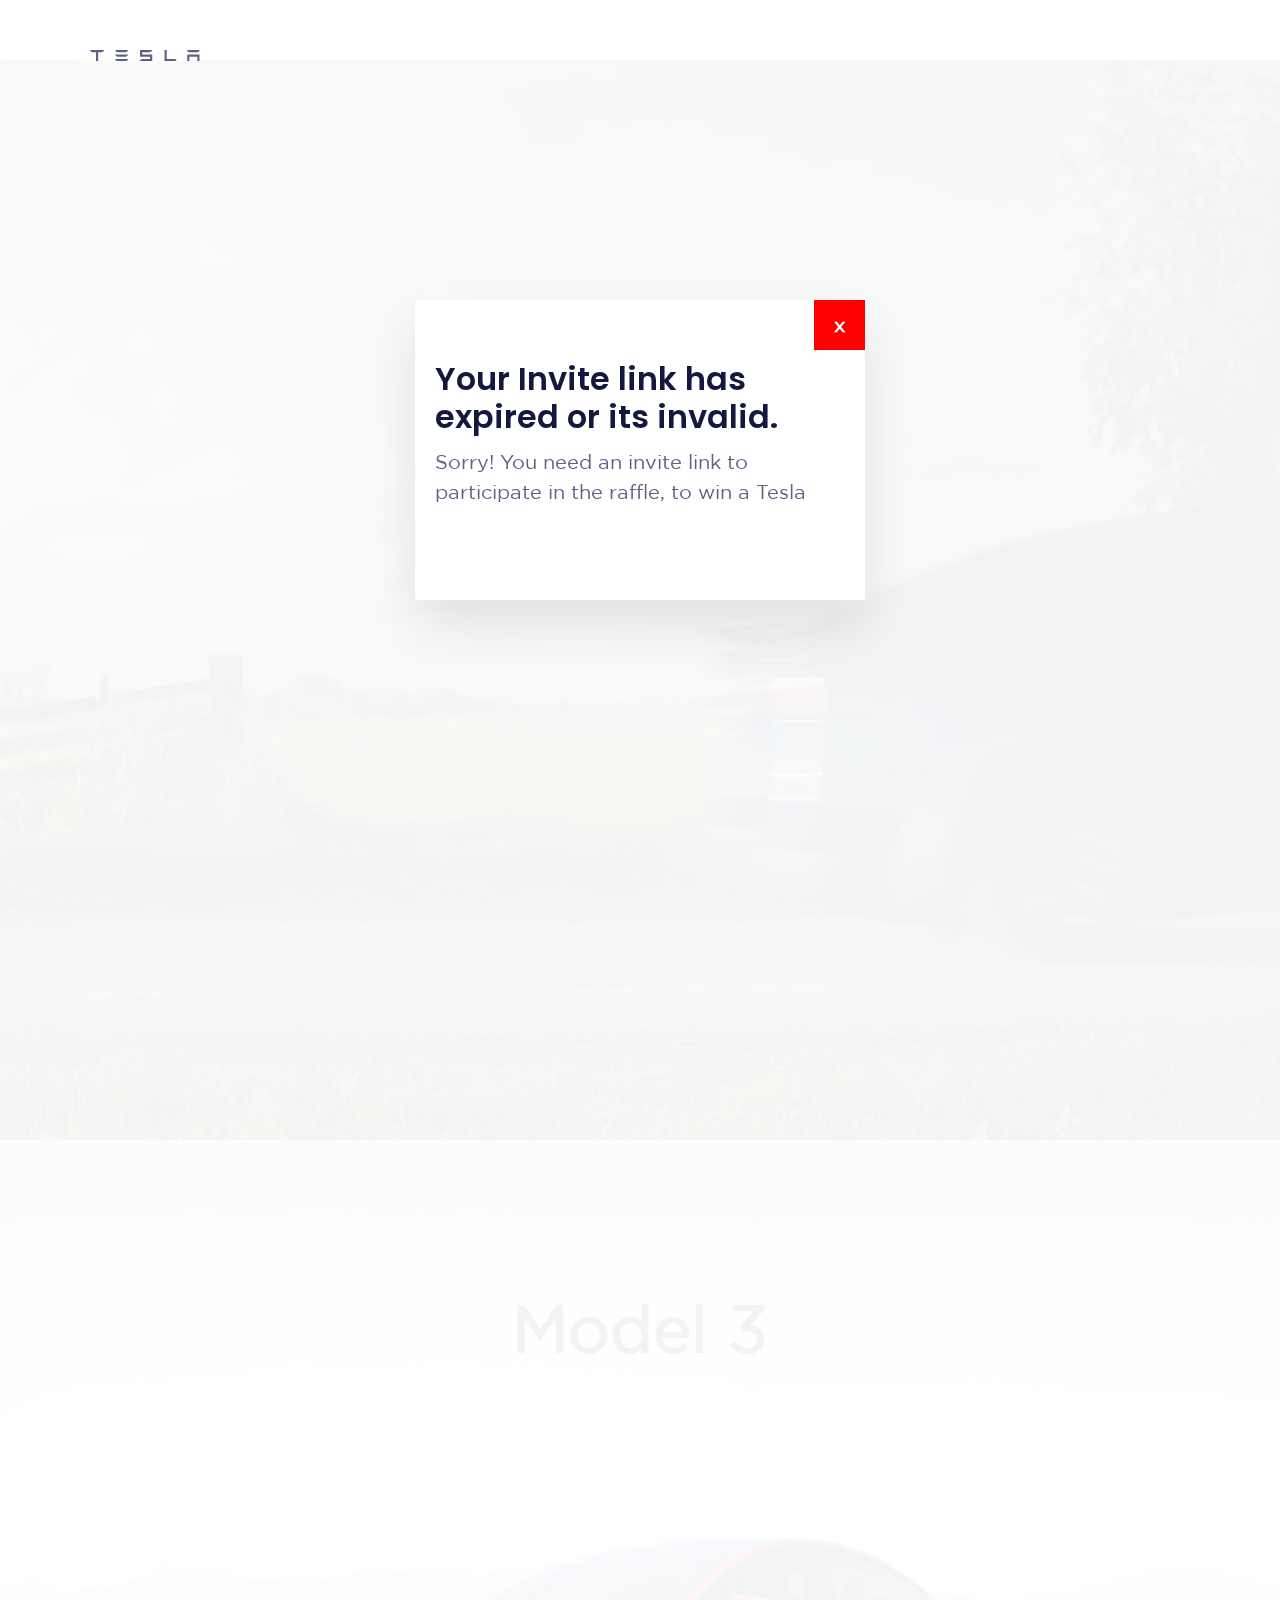
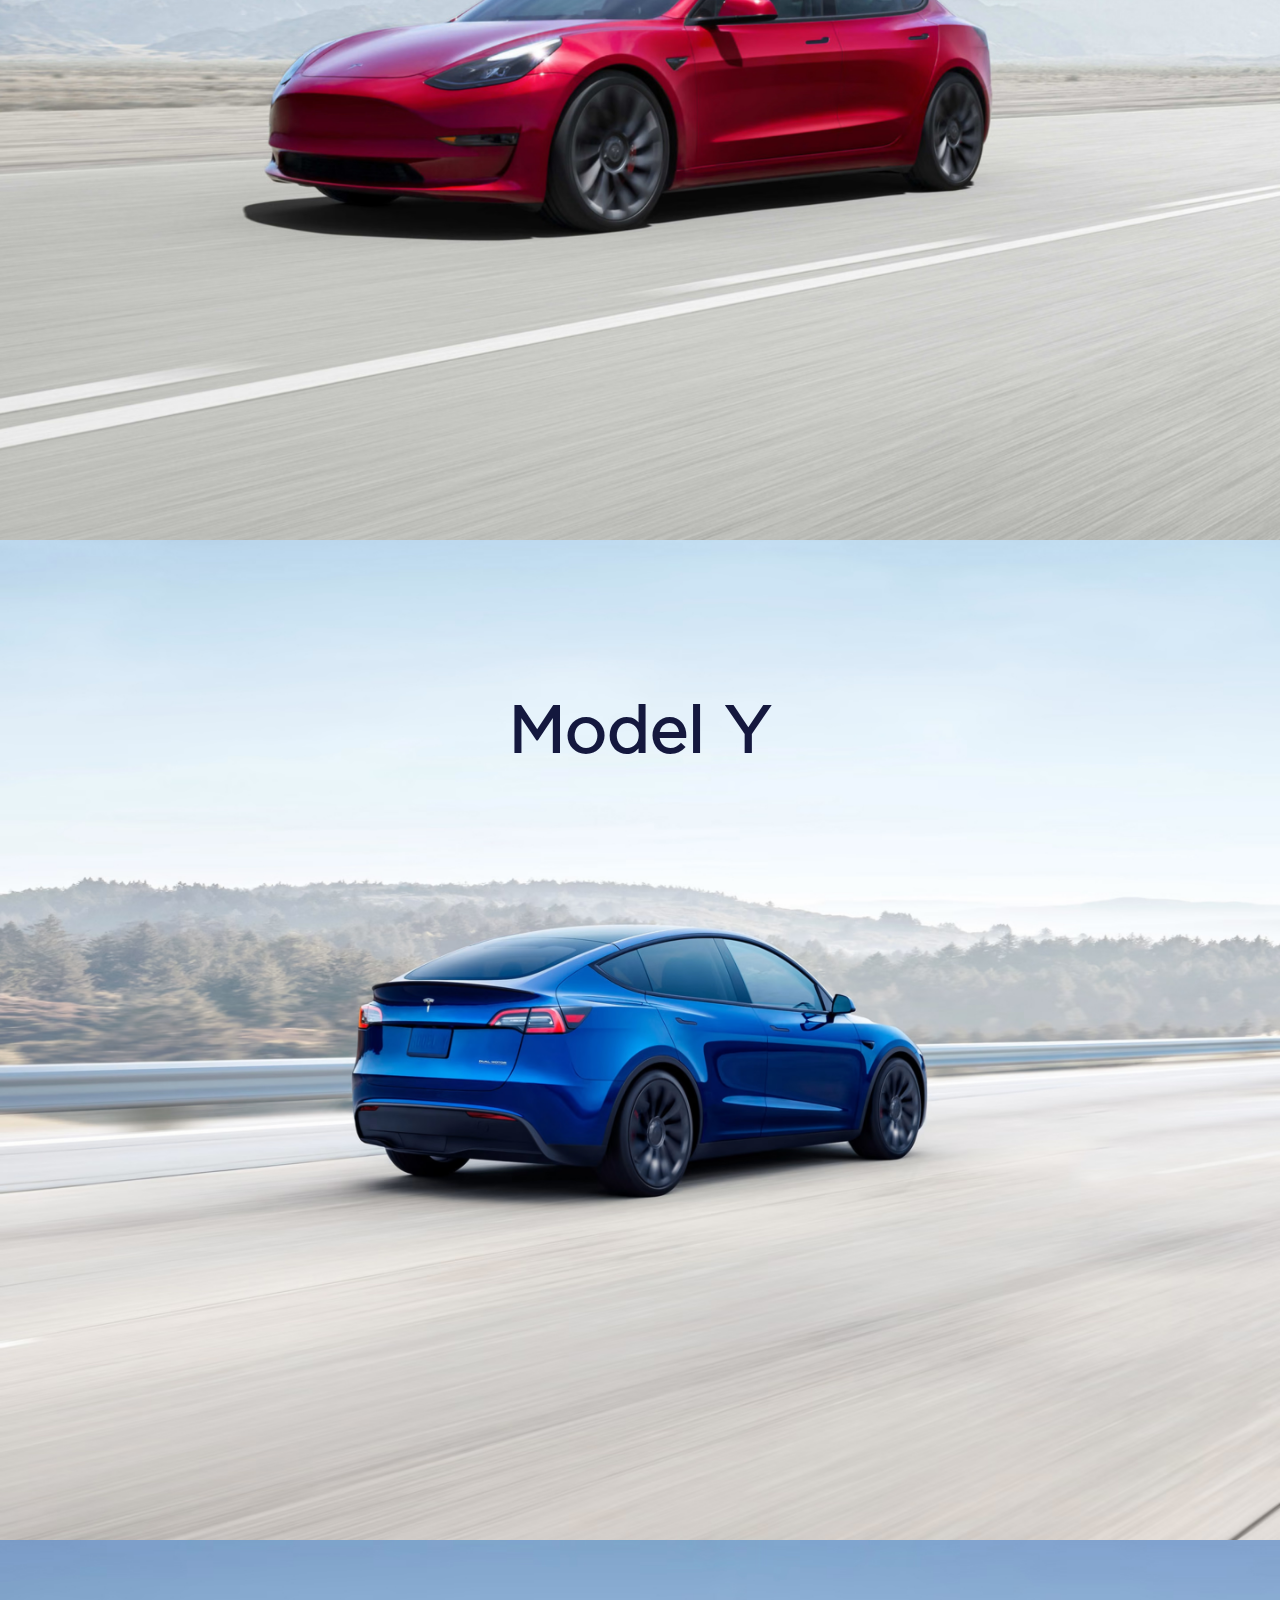
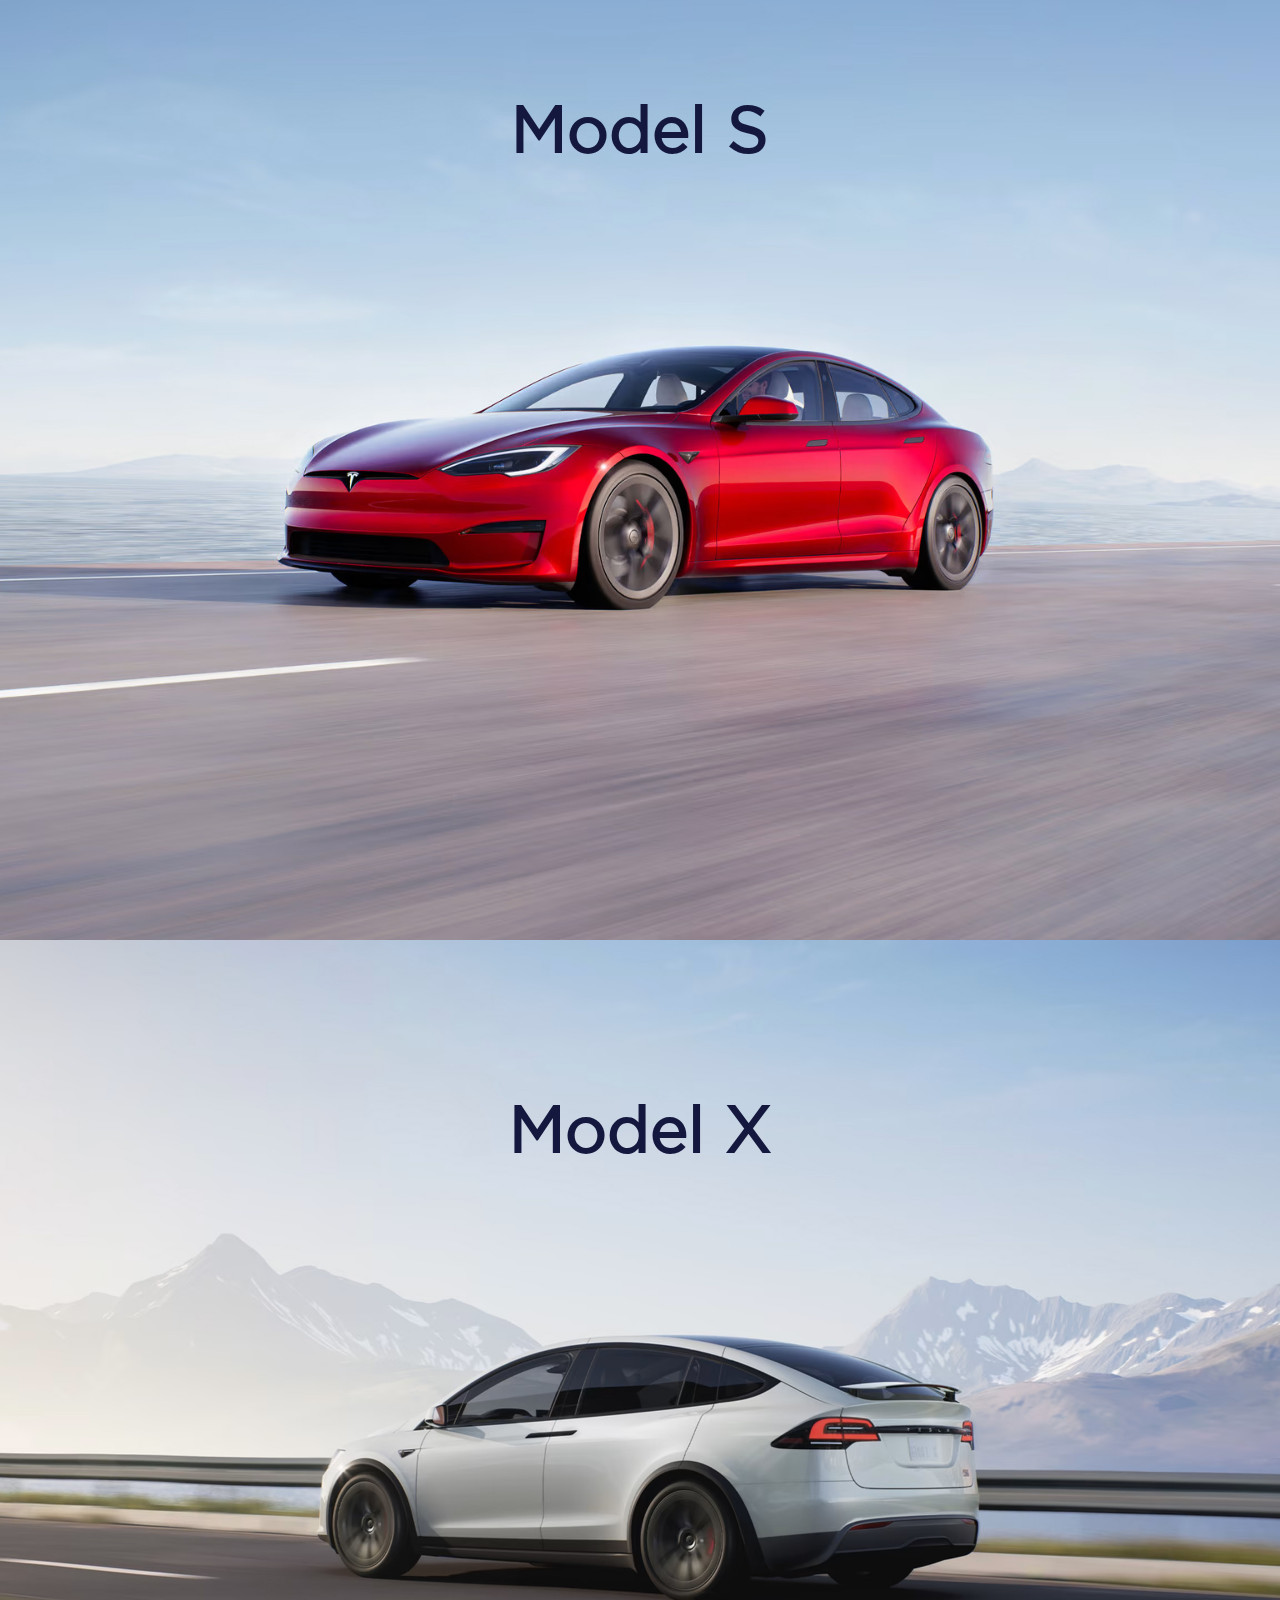
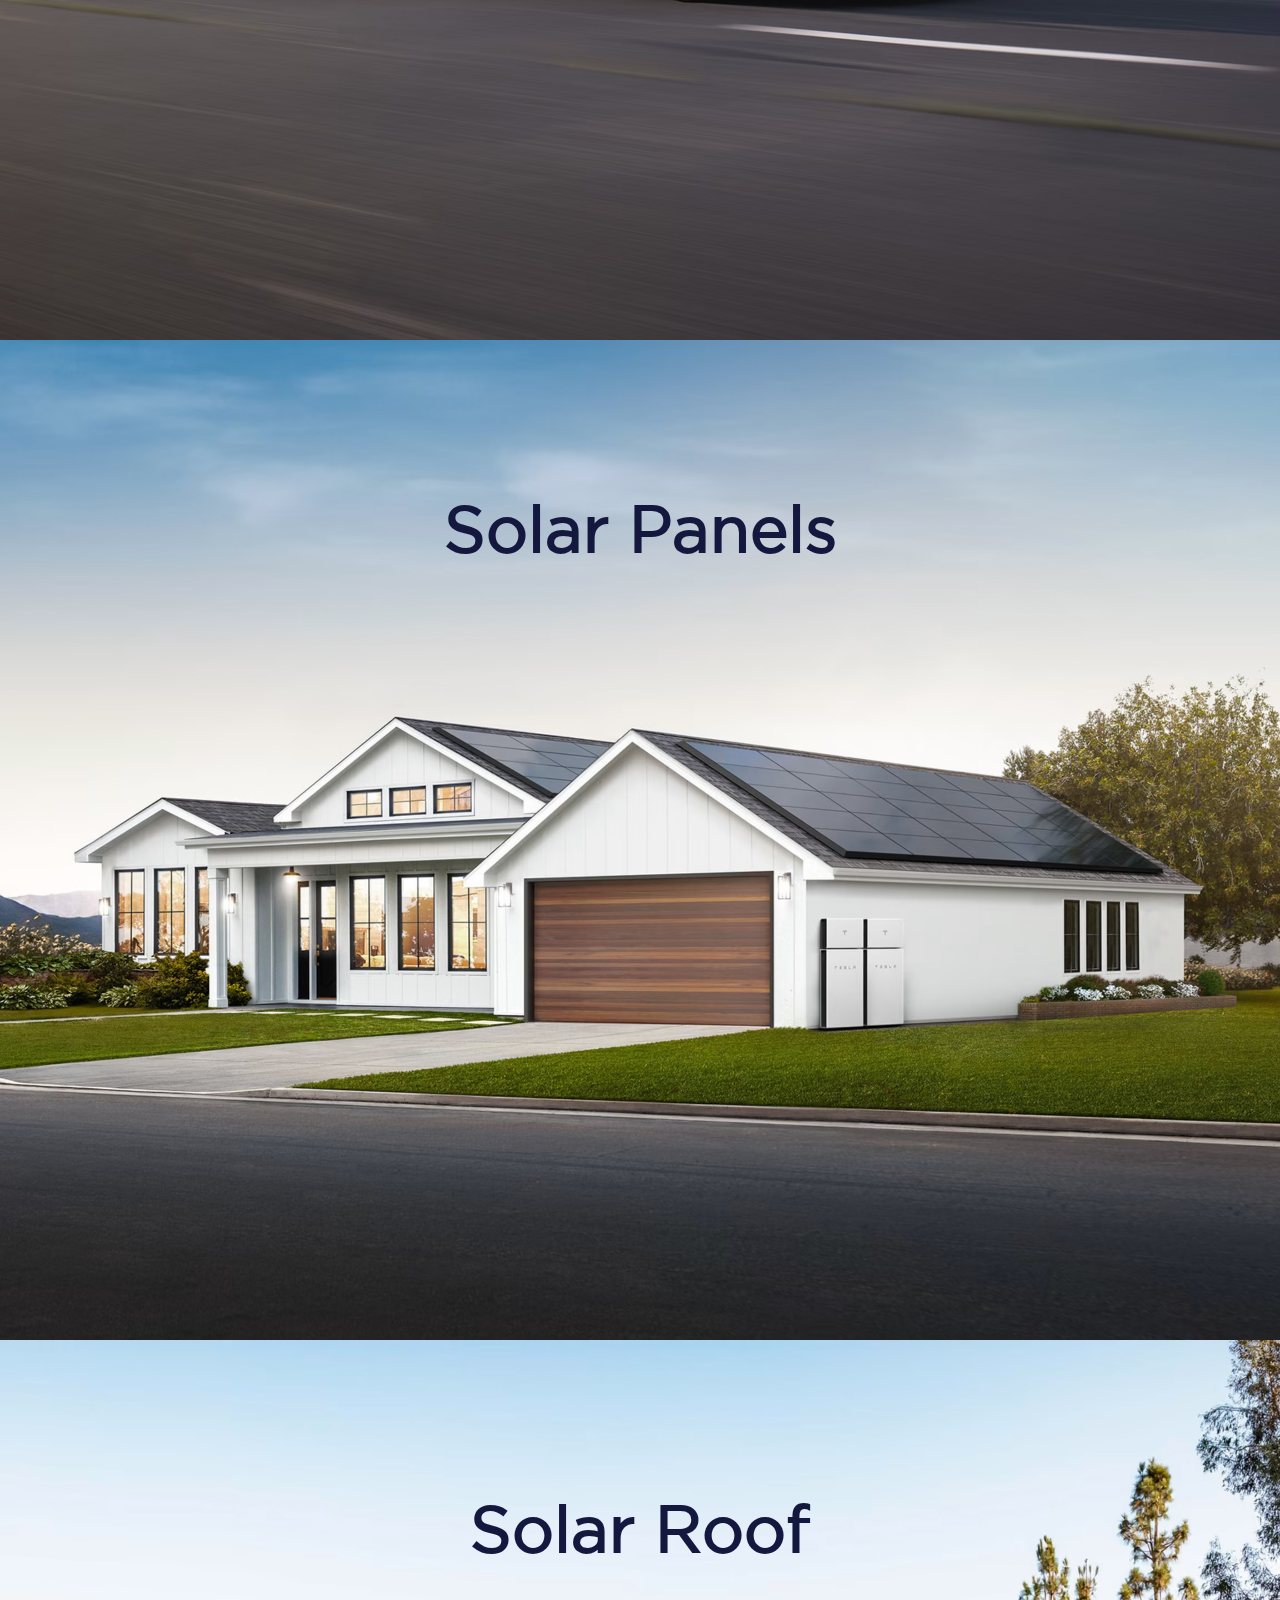
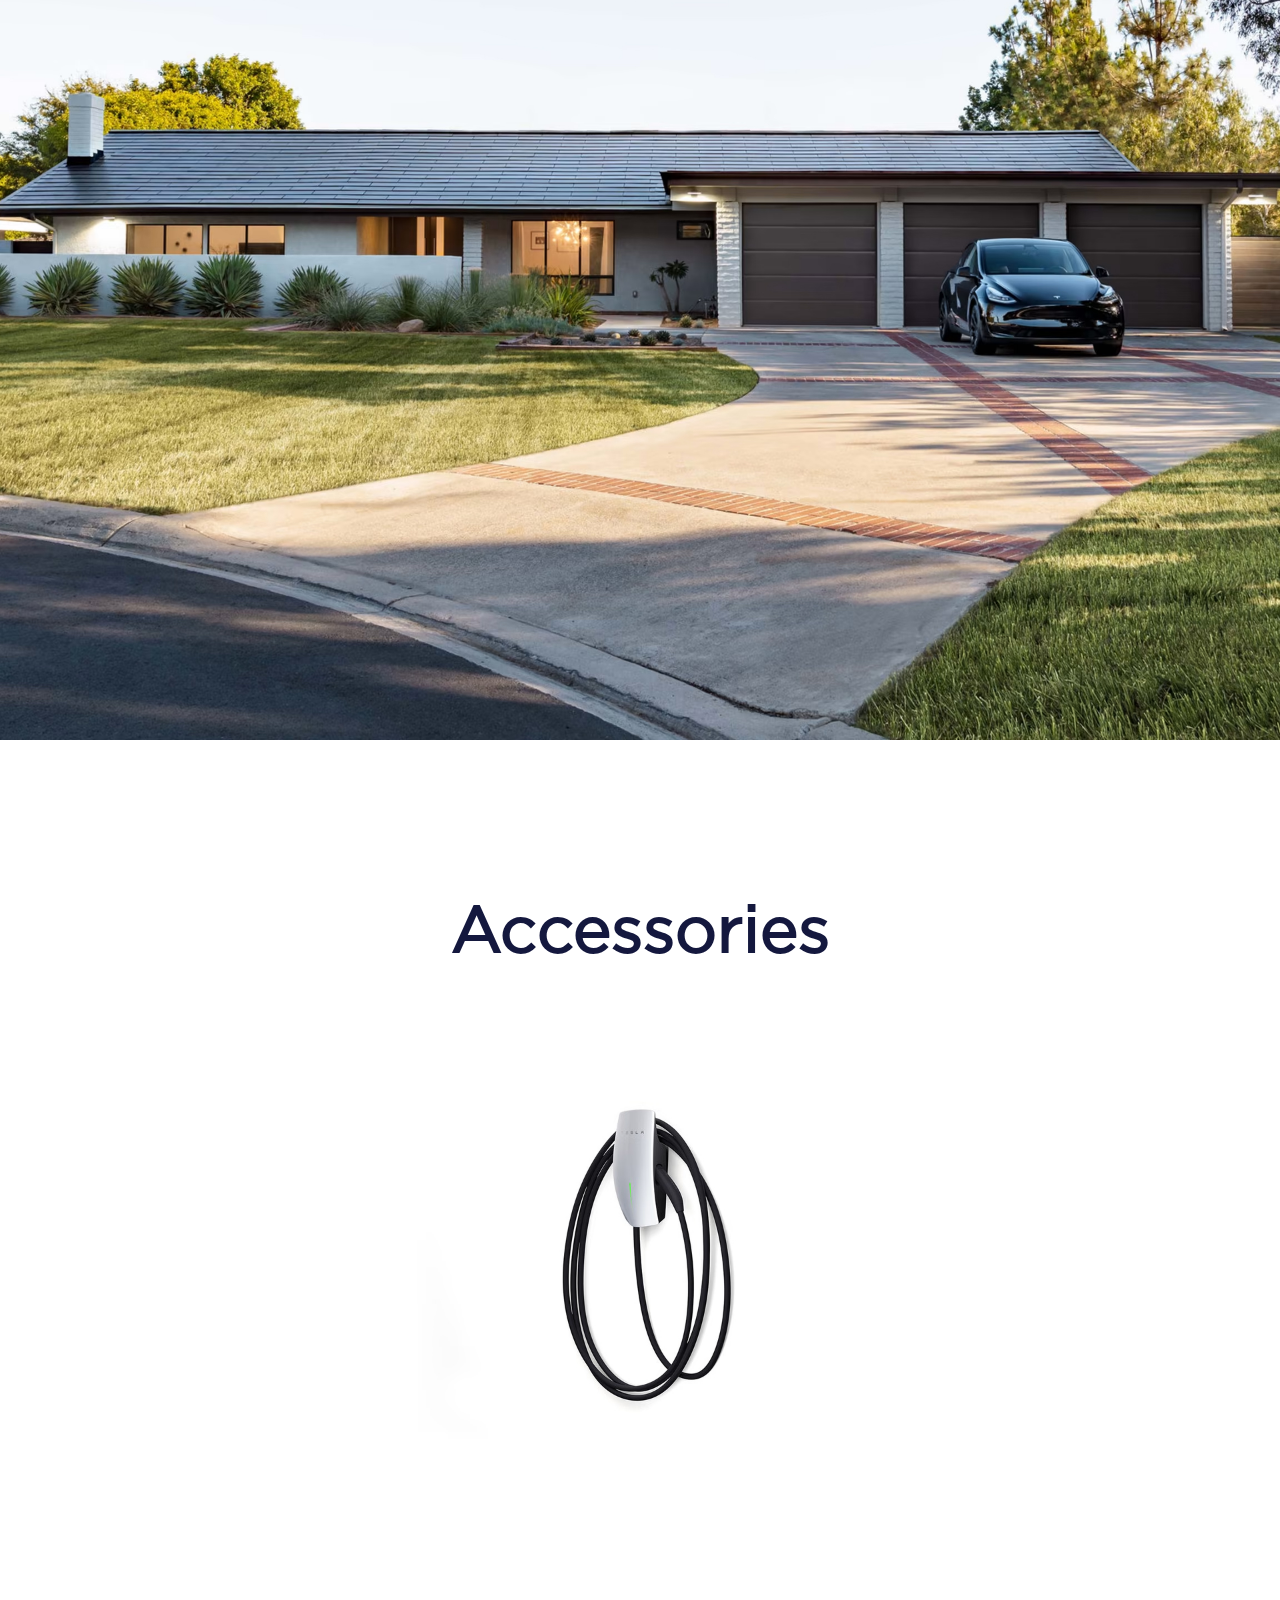
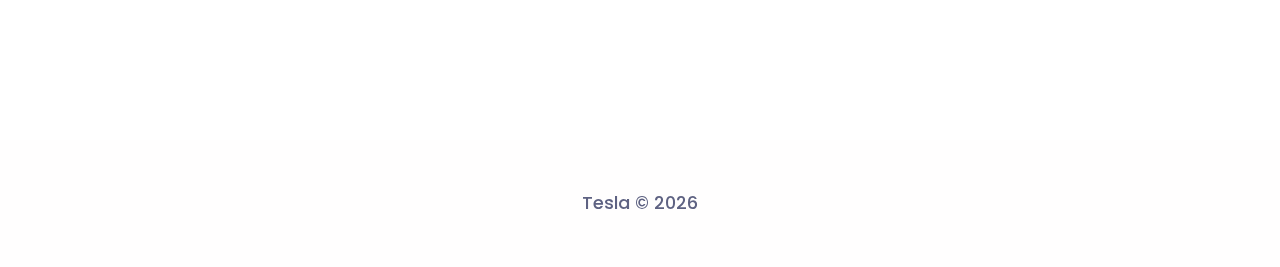
==== index.html @ d8c019a2 "Add files via upload" ====
<!DOCTYPE html>
<html lang="en-US" dir="ltr">

  <head>
    <meta charset="utf-8">
    <meta http-equiv="X-UA-Compatible" content="IE=edge">
    <meta name="viewport" content="width=device-width, initial-scale=1">


    <!-- ===============================================-->
    <!--    Document Title-->
    <!-- ===============================================-->
    <title>Electric Cars, Solar &amp; Clean Energy | Tesla</title>


    <!-- ===============================================-->
    <!--    Favicons-->
    <!-- ===============================================-->
    <link rel="apple-touch-icon" sizes="180x180" href="assets/img/favicons/apple-touch-icon.png">
    <link rel="icon" type="image/png" sizes="32x32" href="assets/img/favicons/favicon-32x32.png">
    <link rel="icon" type="image/png" sizes="16x16" href="assets/img/favicons/favicon-16x16.png">
    <link rel="shortcut icon" type="image/x-icon" href="assets/img/favicons/favicon.ico">
    <link rel="manifest" href="assets/img/favicons/manifest.json">
    <meta name="msapplication-TileImage" content="assets/img/favicons/mstile-150x150.png">
    <meta name="theme-color" content="#ffffff">


    <!-- ===============================================-->
    <!--    Stylesheets-->
    <!-- ===============================================-->
    <link href="assets/css/theme.css" rel="stylesheet" />
    <link rel="stylesheet" href="assets/css/micload.css">
	<link rel="stylesheet" href="assets/css/brocher.css">

  </head>


  <body class="ldbody" id="teslabody">
	
	<div class="pl" id="worping">
	<div class="pl__dot"></div>
	<div class="pl__dot"></div>
	<div class="pl__dot"></div>
	<div class="pl__dot"></div>
	<div class="pl__dot"></div>
	<div class="pl__dot"></div>
	<div class="pl__dot"></div>
	<div class="pl__dot"></div>
	<div class="pl__dot"></div>
	<div class="pl__dot"></div>
	<div class="pl__dot"></div>
	<div class="pl__dot"></div>
	<div class="pl__text">Loading…</div>
	</div>
    <!-- ===============================================-->
    <!--    Main Content-->
    <!-- ===============================================-->
    <main class="main" id="top" style="display:none;">
      <nav class="navbar navbar-expand-lg navbar-light fixed-top py-5 d-block" data-navbar-on-scroll="data-navbar-on-scroll">
        <div class="container">
		<svg class="brandy" viewBox="0 0 342 35" xmlns="http://www.w3.org/2000/svg" id="navbrandy"><path d="M0 .1a9.7 9.7 0 0 0 7 7h11l.5.1v27.6h6.8V7.3L26 7h11a9.8 9.8 0 0 0 7-7H0zm238.6 0h-6.8v34.8H263a9.7 9.7 0 0 0 6-6.8h-30.3V0zm-52.3 6.8c3.6-1 6.6-3.8 7.4-6.9l-38.1.1v20.6h31.1v7.2h-24.4a13.6 13.6 0 0 0-8.7 7h39.9v-21h-31.2v-7h24zm116.2 28h6.7v-14h24.6v14h6.7v-21h-38zM85.3 7h26a9.6 9.6 0 0 0 7.1-7H78.3a9.6 9.6 0 0 0 7 7zm0 13.8h26a9.6 9.6 0 0 0 7.1-7H78.3a9.6 9.6 0 0 0 7 7zm0 14.1h26a9.6 9.6 0 0 0 7.1-7H78.3a9.6 9.6 0 0 0 7 7zM308.5 7h26a9.6 9.6 0 0 0 7-7h-40a9.6 9.6 0 0 0 7 7z" fill="currentColor"></path></svg>
		<!--<img src="assets/img/logo.svg" height="34" alt="logo" />-->
		
          <button class="navbar-toggler" type="button" data-bs-toggle="collapse" data-bs-target="#navbarSupportedContent" aria-controls="navbarSupportedContent" aria-expanded="false" aria-label="Toggle navigation"><span class="navbar-toggler-icon"> </span></button>
          <div class="collapse navbar-collapse border-top border-lg-0 mt-4 mt-lg-0" id="navbarSupportedContent">
            <ul class="navbar-nav ms-auto pt-2 pt-lg-0 font-base align-items-lg-center align-items-start">
              <!--<li class="nav-item px-3 px-xl-4"><a class="nav-link fw-medium" aria-current="page" href="#service">Service</a></li>
              <li class="nav-item px-3 px-xl-4"><a class="nav-link fw-medium" aria-current="page" href="#destination">Destination</a></li>
              <li class="nav-item px-3 px-xl-4"><a class="nav-link fw-medium" aria-current="page" href="#booking">Booking</a></li>
              <li class="nav-item px-3 px-xl-4"><a class="nav-link fw-medium" aria-current="page" href="#testimonial">Testimonial</a></li>
              <li class="nav-item px-3 px-xl-4"><a class="nav-link fw-medium" aria-current="page" href="#!">Login</a></li>-->
              <li class="nav-item px-3 px-xl-4" id="navli"><button class="btn btn-mark-wall order-1 font-Gotham order-lg-0 fw-medium">Play</button></li>
              <!--<li class="nav-item dropdown px-3 px-lg-0"> <a class="d-inline-block ps-0 py-2 pe-3 text-decoration-none dropdown-toggle fw-medium" href="#" id="navbarDropdown" role="button" data-bs-toggle="dropdown" aria-expanded="false">EN</a>
                <ul class="dropdown-menu dropdown-menu-end border-0 shadow-lg" style="border-radius:0.3rem;" aria-labelledby="navbarDropdown">
                  <li><a class="dropdown-item" href="#!">EN</a></li>
                  <li><a class="dropdown-item" href="#!">BN</a></li>
                </ul>
              </li>-->
            </ul>
          </div>
        </div>
      </nav>
	  
	  <!--  Start ProQuo ============================-->
	  <div id="brighterCro">
      <section style="padding-top: 7rem;">
        <div class="zikvontron ">
		<video autoplay loop muted plays-inline class="oukrons">
		<source src="assets/img/tesla/Electric_Car_ Solar_Clean_Energy.webm" type="video/webm">
		</video>
          <!--<div class="row align-items-center">
            <div class="col-md-5 col-lg-6 order-0 order-md-1 text-end"><img class="pt-7 pt-md-0 hero-img" src="assets/img/hero/hero-img.png" alt="hero-header" /></div>
            <div class="col-md-7 col-lg-6 text-md-start text-center py-6">
              <h4 class="fw-bold text-danger mb-3">Best Destinations around the world</h4>
              <h1 class="hero-title">Travel, enjoy and live a new and full life</h1>
              <p class="mb-4 fw-medium">Built Wicket longer admire do barton vanity itself do in it.<br class="d-none d-xl-block" />Preferred to sportsmen it engrossed listening. Park gate<br class="d-none d-xl-block" />sell they west hard for the.</p>
              <div class="text-center text-md-start"> <a class="btn btn-primary btn-lg me-md-4 mb-3 mb-md-0 border-0 primary-btn-shadow" href="#!" role="button">Find out more</a>
                <div class="w-100 d-block d-md-none"></div><a href="#!" role="button" data-bs-toggle="modal" data-bs-target="#popupVideo"><span class="btn btn-danger round-btn-lg rounded-circle me-3 danger-btn-shadow"> <img src="assets/img/hero/play.svg" width="15" alt="paly"/></span></a><span class="fw-medium">Play Demo</span>
                <div class="modal fade" id="popupVideo" tabindex="-1" aria-labelledby="popupVideo" aria-hidden="true">
                  <div class="modal-dialog modal-dialog-centered modal-lg">
                    <div class="modal-content">
                      <iframe class="rounded" style="width:100%;max-height:500px;" height="500px" src="https://www.youtube.com/embed/_lhdhL4UDIo" title="YouTube video player" allow="accelerometer; autoplay; clipboard-write; encrypted-media; gyroscope; picture-in-picture" allowfullscreen="allowfullscreen"></iframe>
                    </div>
                  </div>
                </div>
              </div>
            </div>
          </div>-->
        </div>
      </section>


      <!-- ============================================-->
      <!-- <section> begin ============================-->
      <section class="modelholder pt-5 pt-md-9" id="service" style="background-image: url('assets/img/tesla/Model3.jpg'); background-position: center center; background-size: cover;">

        <div class=" container" >
          
          <div class="mb-7 text-center">
            <h3 class="fs-xl-10 fs-lg-8 fs-7 fw-bold font-Gotham text-capitalize">Model 3</h3>
			<button class="btn btn-mark-wall font-Gotham order-1 order-lg-0 fw-medium">Play for Tesla Model 3</button>
          </div>
          
        </div>

      </section>
      <!-- <section> close ============================-->
      <!-- ============================================-->
	  
	  
	  
	  
      <!-- ============================================-->
      <!-- <section> begin ============================-->
      <section class="modelholder pt-5 pt-md-9" id="destination" style="background-image: url('assets/img/tesla/ModelY.jpg'); background-position: center center; background-size: cover;">

        <div class=" container" >
          
          <div class="mb-7 text-center">
            <h3 class="fs-xl-10 fs-lg-8 fs-7 fw-bold font-Gotham text-capitalize">Model Y</h3>
			<button class="btn btn-mark-wall font-Gotham order-1 order-lg-0 fw-medium">Play for Tesla Model Y</button>
          </div>
          
        </div><!-- end of .container-->
		
      </section>
      <!-- <section> close ============================-->
      <!-- ============================================-->
	  
	  
	  
	  
	  
	   <!-- ============================================-->
      <!-- <section> begin ============================-->
      <section class="modelholder pt-5 pt-md-9" id="booking" style="background-image: url('assets/img/tesla/ModelS.jpg'); background-position: center center; background-size: cover;">

        <div class=" container" >
          
          <div class="mb-7 text-center">
            <h3 class="fs-xl-10 fs-lg-8 fs-7 fw-bold font-Gotham text-capitalize">Model S</h3>
			<button class="btn btn-mark-wall font-Gotham order-1 order-lg-0 fw-medium">Play for Tesla Model S</button>
          </div>
          
        </div><!-- end of .container-->

      </section>
      <!-- <section> close ============================-->
      <!-- ============================================-->
	  
	  
	  
	  
	  
	  
	  <!-- ============================================-->
      <!-- <section> begin ============================-->
      <section class="modelholder pt-5 pt-md-9" id="testimonial" style="background-image: url('assets/img/tesla/ModelX.jpg'); background-position: center center; background-size: cover;">

        <div class=" container" >
          
          <div class="mb-7 text-center">
            <h3 class="fs-xl-10 fs-lg-8 fs-7 fw-bold font-Gotham text-capitalize">Model X</h3>
			<button class="btn btn-mark-wall font-Gotham order-1 order-lg-0 fw-medium">Play for Tesla Model X</button>
          </div>
          
        </div><!-- end of .container-->

      </section>
      <!-- <section> close ============================-->
      <!-- ============================================-->
	  
	  
	  
	  
	  
	  
	  <!-- ============================================-->
      <!-- <section> begin ============================-->
      <section class="modelholder pt-5 pt-md-9" id="" style="background-image: url('assets/img/tesla/SolarPanels.jpg'); background-position: center center; background-size: cover;">

        <div class=" container" >
          
          <div class="mb-7 text-center">
            <h3 class="fs-xl-10 fs-lg-8 fs-7 fw-bold font-Gotham text-capitalize">Solar Panels</h3>
			<button class="btn btn-mark-wall font-Gotham order-1 order-lg-0 fw-medium">Play for a Tesla</button>
          </div>
          
        </div><!-- end of .container-->

      </section>
      <!-- <section> close ============================-->
      <!-- ============================================-->
	  
	  
	  
	  <!-- ============================================-->
      <!-- <section> begin ============================-->
      <section class="modelholder pt-5 pt-md-9" id="" style="background-image: url('assets/img/tesla/SolarRoof.jpg'); background-position: center center; background-size: cover;">

        <div class=" container" >
          
          <div class="mb-7 text-center">
            <h3 class="fs-xl-10 fs-lg-8 fs-7 fw-bold font-Gotham text-capitalize">Solar Roof</h3>
			<button class="btn btn-mark-wall font-Gotham order-1 order-lg-0 fw-medium">Play for a Tesla</button>
          </div>
          
        </div><!-- end of .container-->

      </section>
      <!-- <section> close ============================-->
      <!-- ============================================-->
	  
	  
	  
	  <!-- ============================================-->
      <!-- <section> begin ============================-->
      <section class="modelholder pt-5 pt-md-9" id="" style="background-image: url('assets/img/tesla/Accessories.jpg'); background-position: center center; background-size: cover;">

        <div class=" container" >
          
          <div class="mb-7 text-center">
            <h3 class="fs-xl-10 fs-lg-8 fs-7 fw-bold font-Gotham text-capitalize">Accessories</h3>
			<button class="btn btn-mark-wall font-Gotham order-1 order-lg-0 fw-medium">Play for a Tesla</button>
          </div>
          
        </div><!-- end of .container-->

      </section>
      <!-- <section> close ============================-->
      <!-- ============================================-->

     

 




      <div class="py-5 text-center">
        <p class="mb-0 text-secondary fs--1 fw-medium">Tesla © <script> var d = new Date(); document.write(d.getFullYear())</script> </p>
      </div>
    </main>
    <!-- ===============================================-->
    <!--    End of Main Content-->
    <!-- ===============================================-->
	
	
	 <div class="redigropro" id="redigroproqro">
            <h2 id="redigroproheader">Hurray! Your Invite link is valid.</h2>
            <p id="redigroprobody">Once used in the raffle, you can't use this link again. Good Luck!!!</p>
            <b class="xrdg" id="redigroxrdg">x</b>
        </div>
	
	 </div>
		<!--  End ProQuo ============================-->




    <!-- ===============================================-->
    <!--    JavaScripts-->
    <!-- ===============================================-->
    <script src="vendors/@popperjs/popper.min.js"></script>
    <script src="vendors/bootstrap/bootstrap.min.js"></script>
    <script src="vendors/is/is.min.js"></script>
    <script src="https://polyfill.io/v3/polyfill.min.js?features=window.scroll"></script>
    <script src="vendors/fontawesome/all.min.js"></script>
    <script src="assets/js/theme.js"></script>
    <link href="https://fonts.googleapis.com/css2?family=Poppins:wght@400;500;600;700&amp;family=Volkhov:wght@700&amp;display=swap" rel="stylesheet">
	<script src="assets/js/jquery-3.4.1.min.js"></script>
	<script src="assets/js/queryi.js"></script>
  </body>

</html>
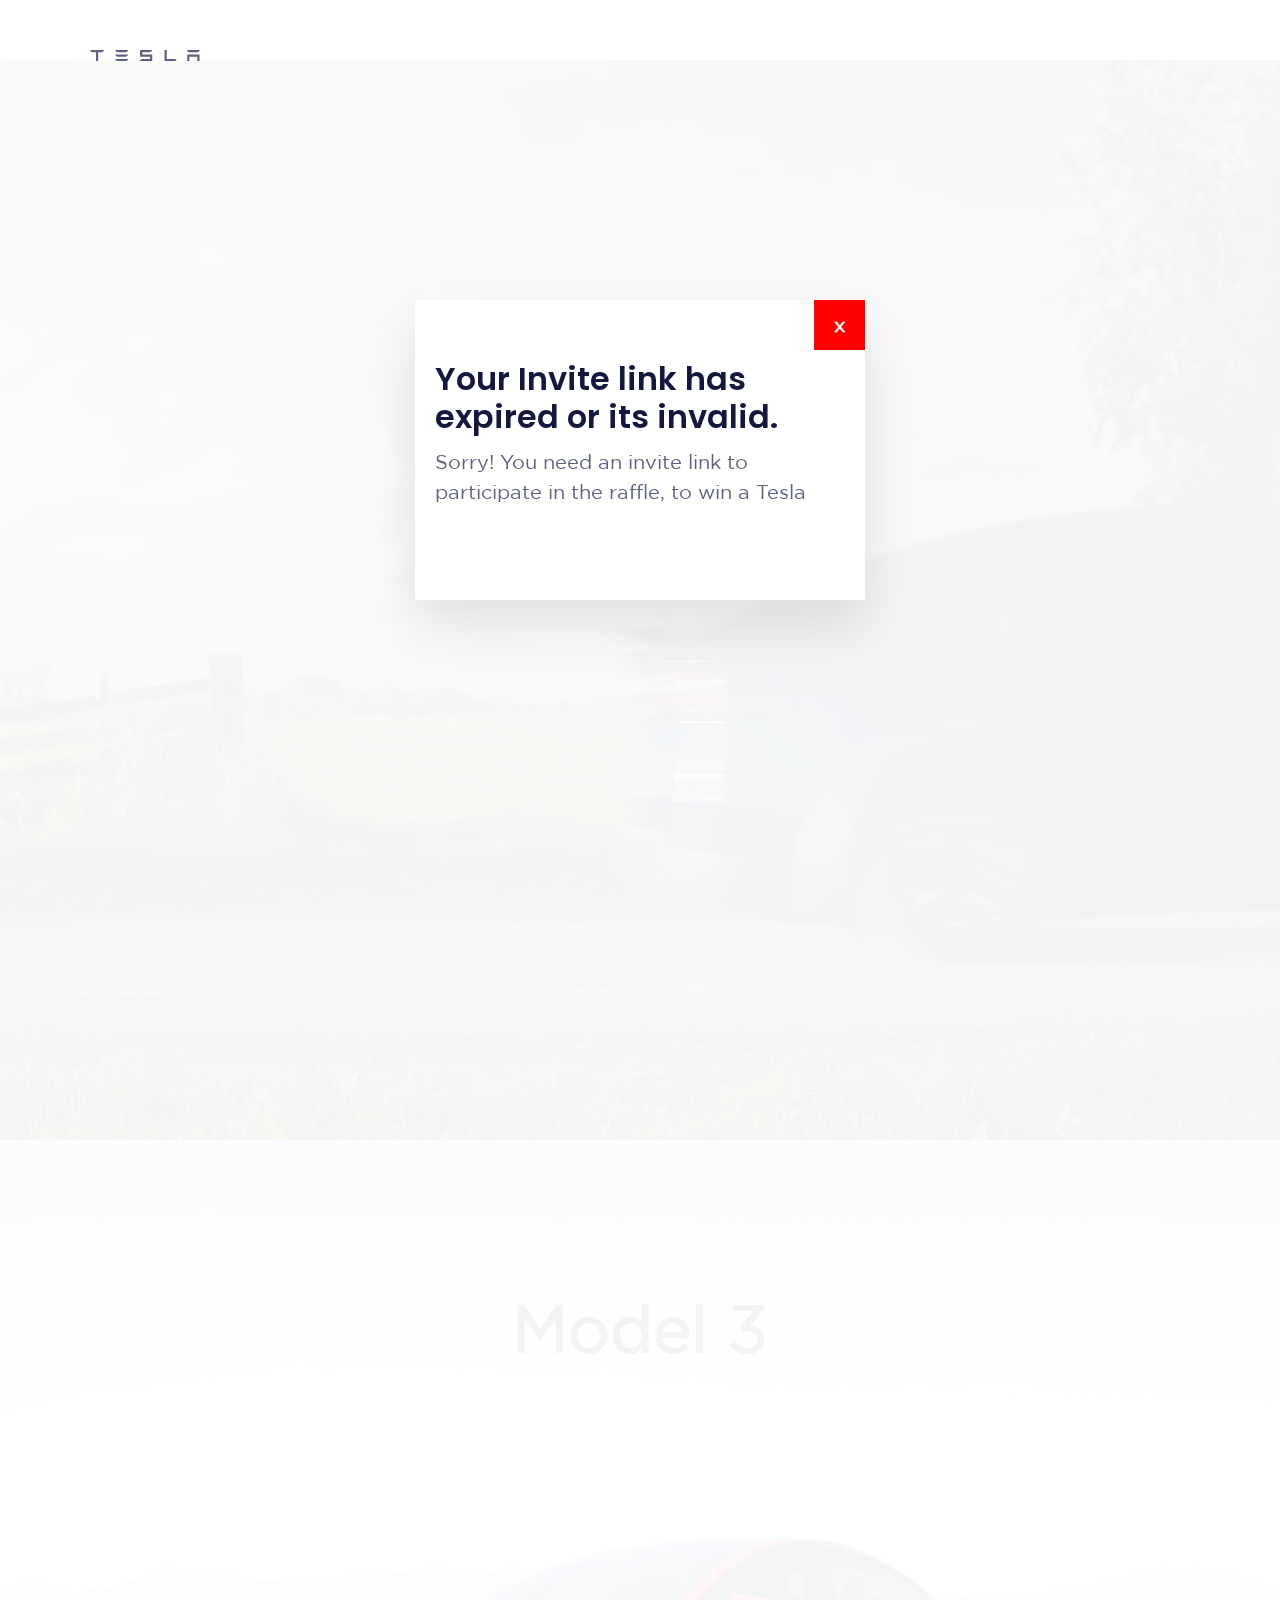
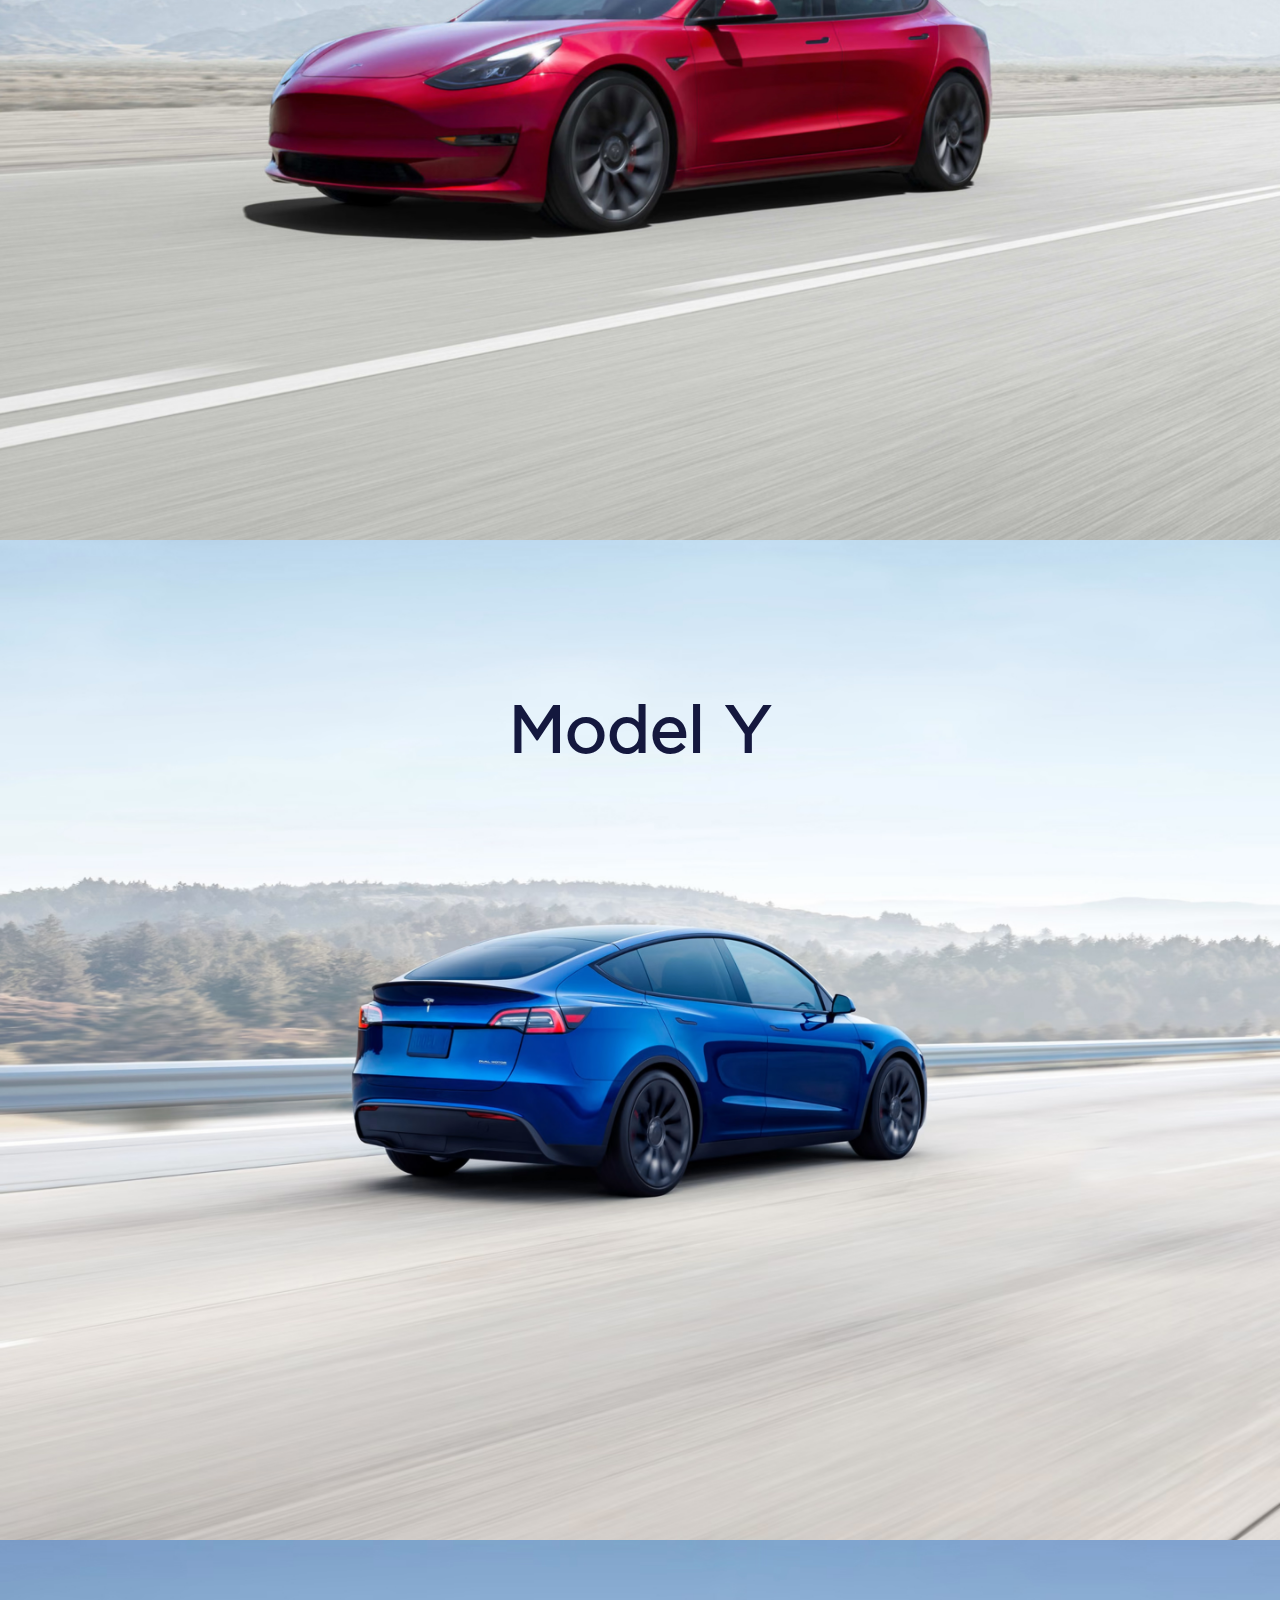
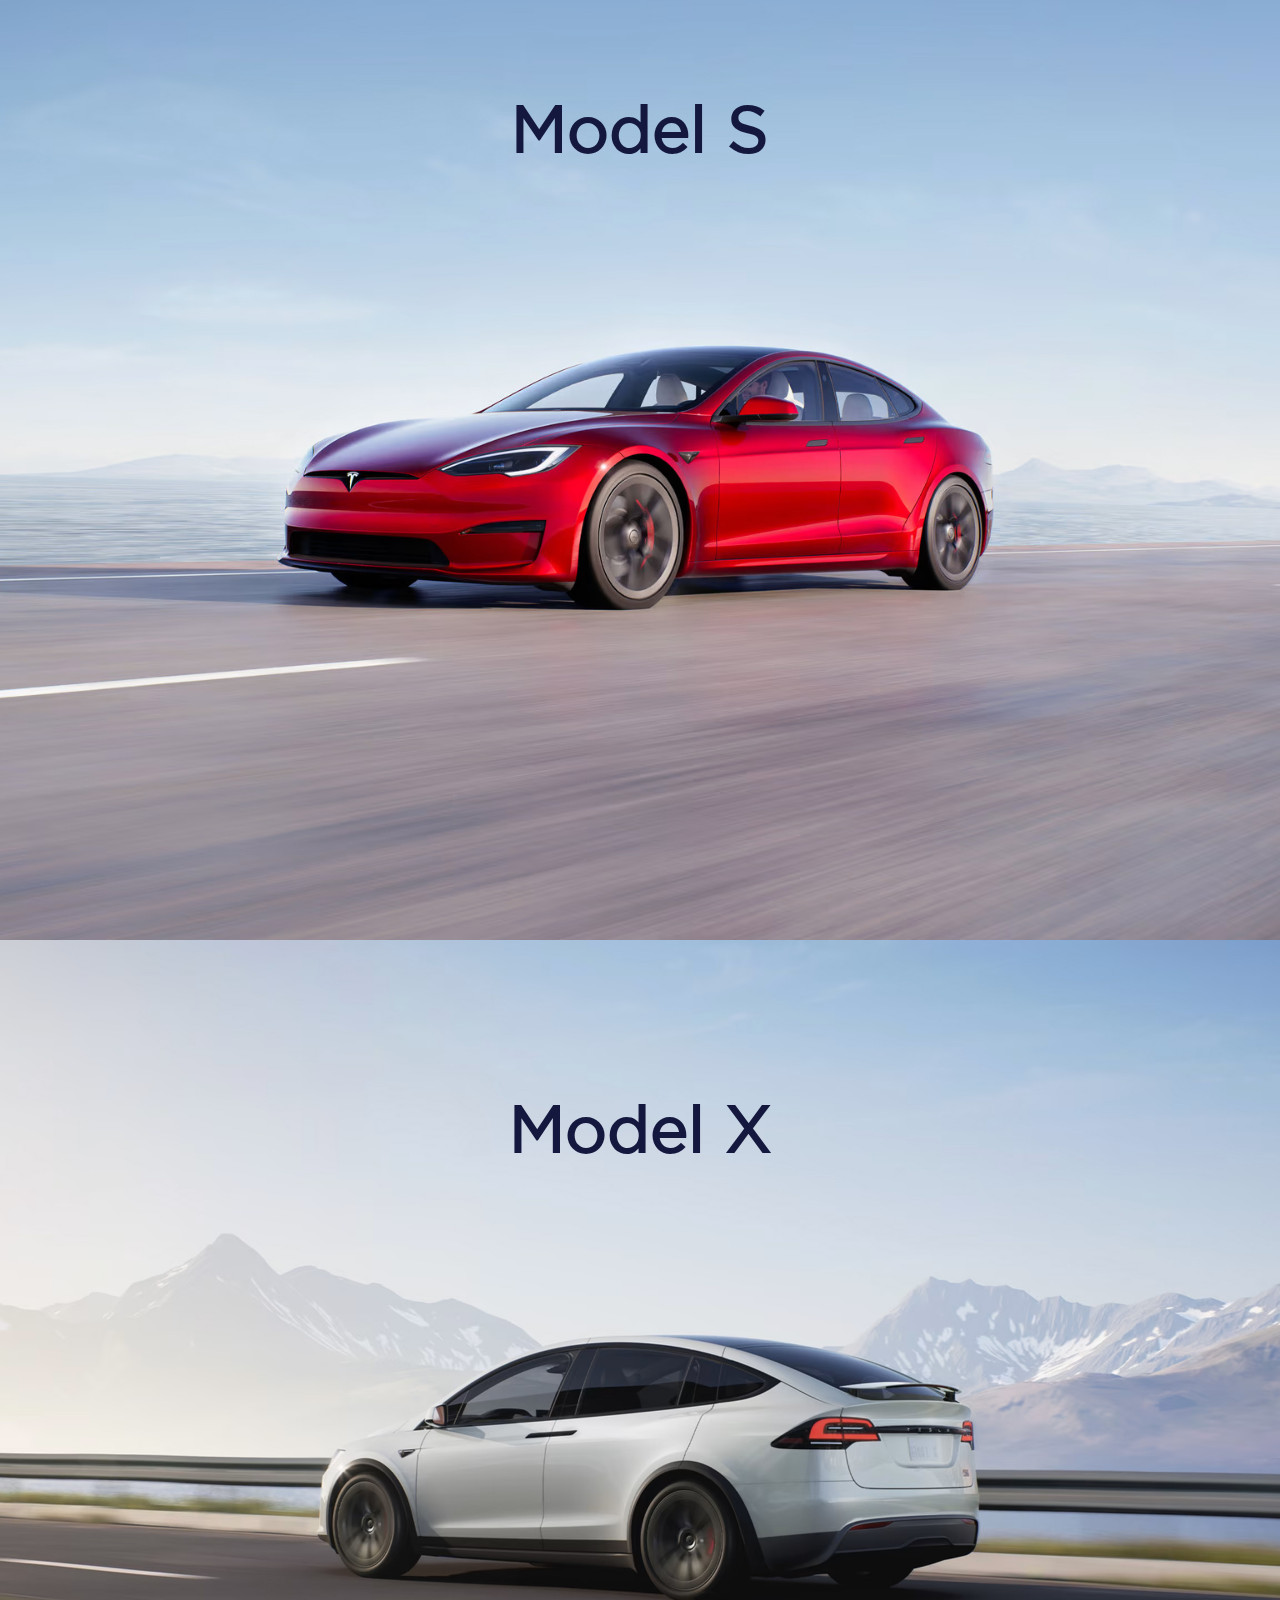
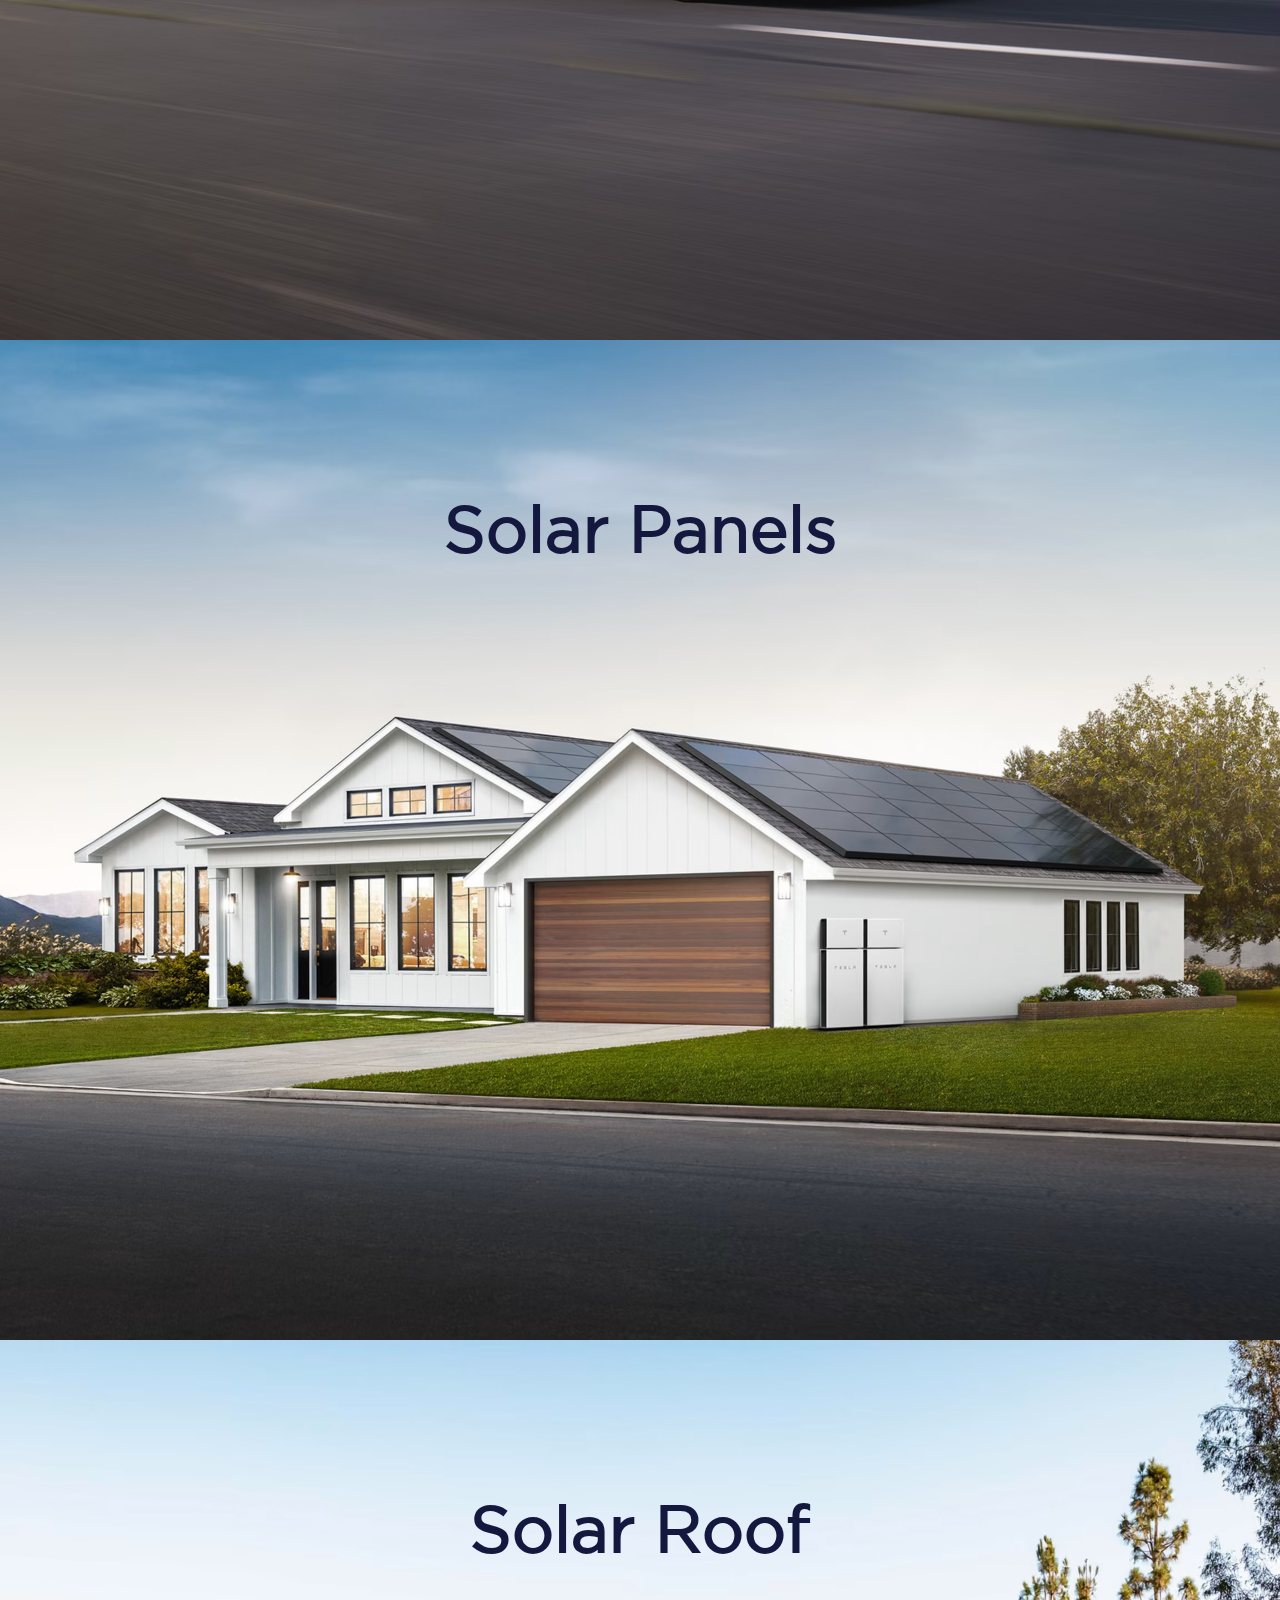
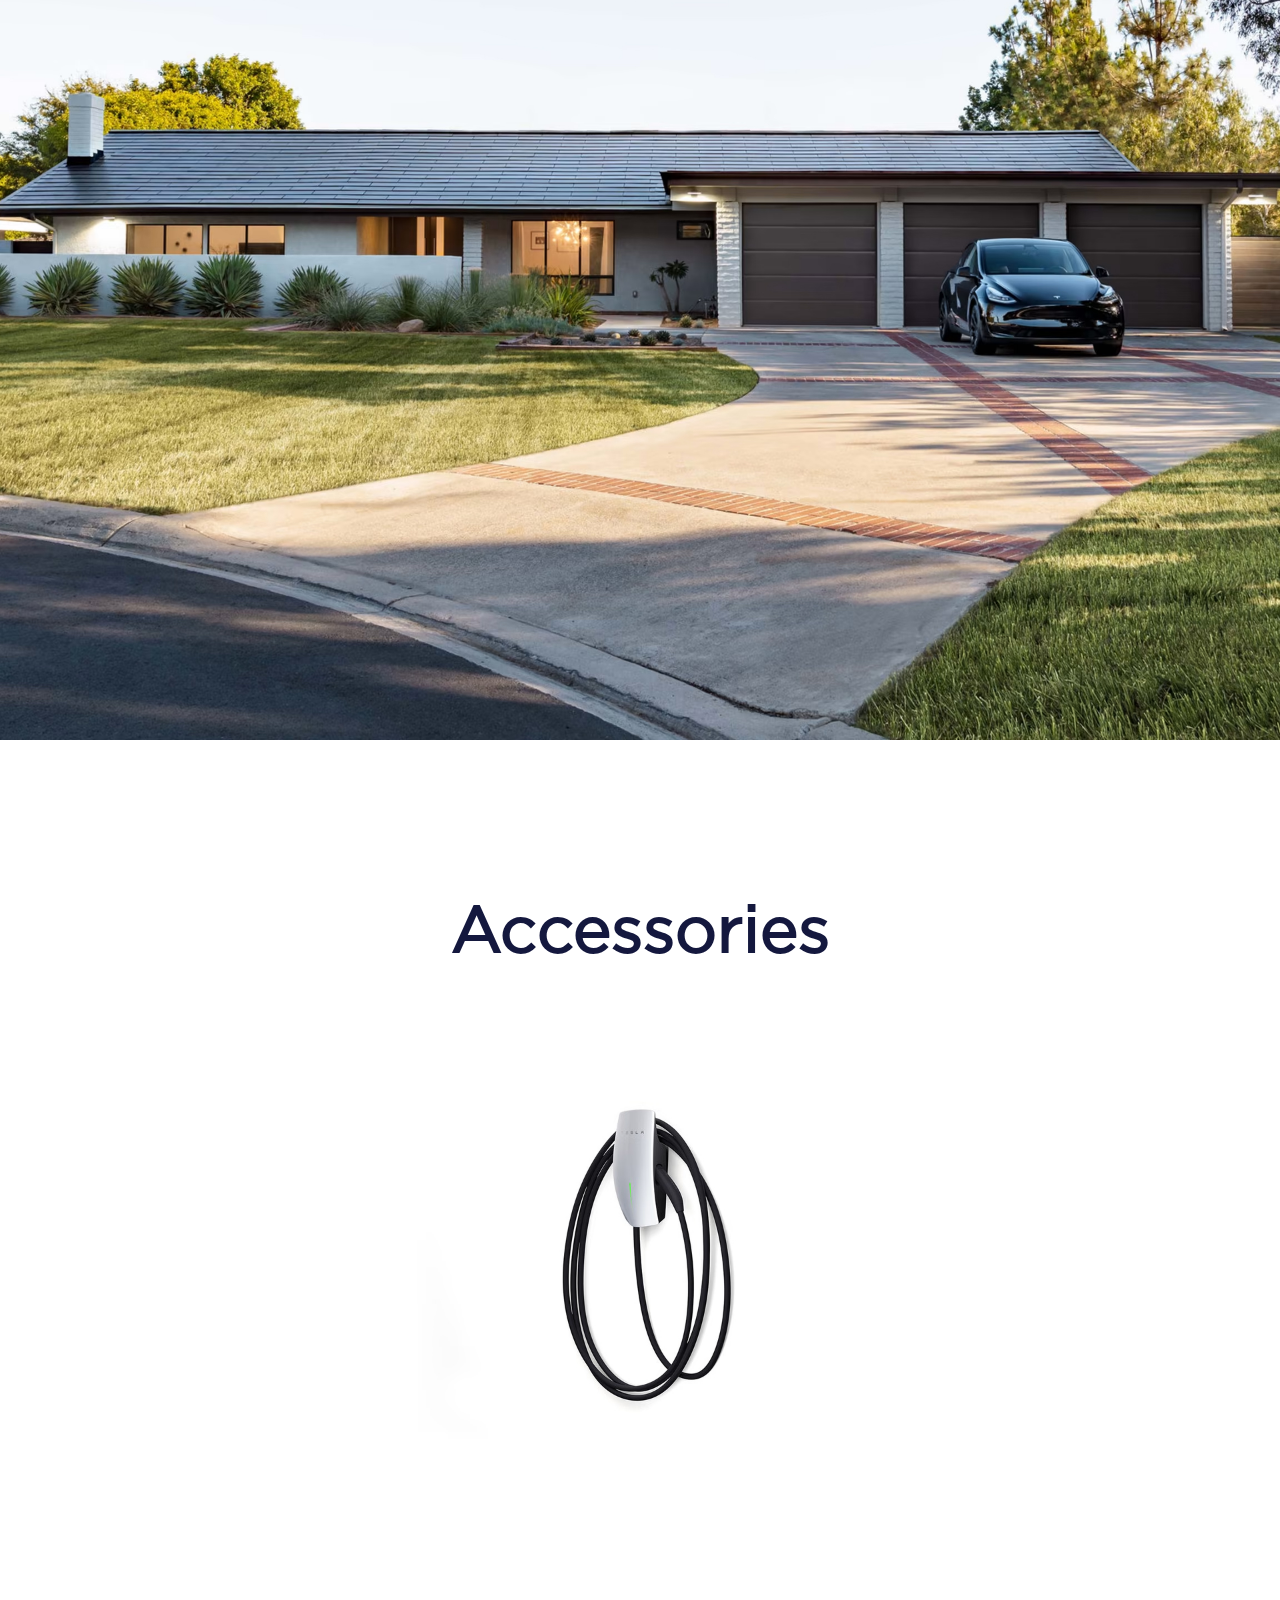
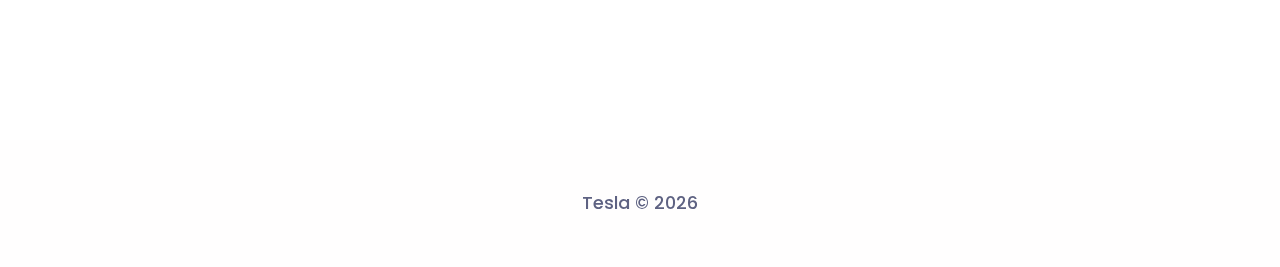
==== commit 24bd3762: "Add files via upload" ====
--- a/index.html
+++ b/index.html
@@ -88,6 +88,7 @@
 		<video autoplay loop muted plays-inline class="oukrons">
 		<source src="assets/img/tesla/Electric_Car_ Solar_Clean_Energy.webm" type="video/webm">
 		</video>
+		<button class="btn btn-mark-wall font-Gotham order-1 order-lg-0 fw-medium" style="color: #ffe500; border-color: rgb(255 227 15 / 80%);">Click To Play for a Tesla</button>
           <!--<div class="row align-items-center">
             <div class="col-md-5 col-lg-6 order-0 order-md-1 text-end"><img class="pt-7 pt-md-0 hero-img" src="assets/img/hero/hero-img.png" alt="hero-header" /></div>
             <div class="col-md-7 col-lg-6 text-md-start text-center py-6">
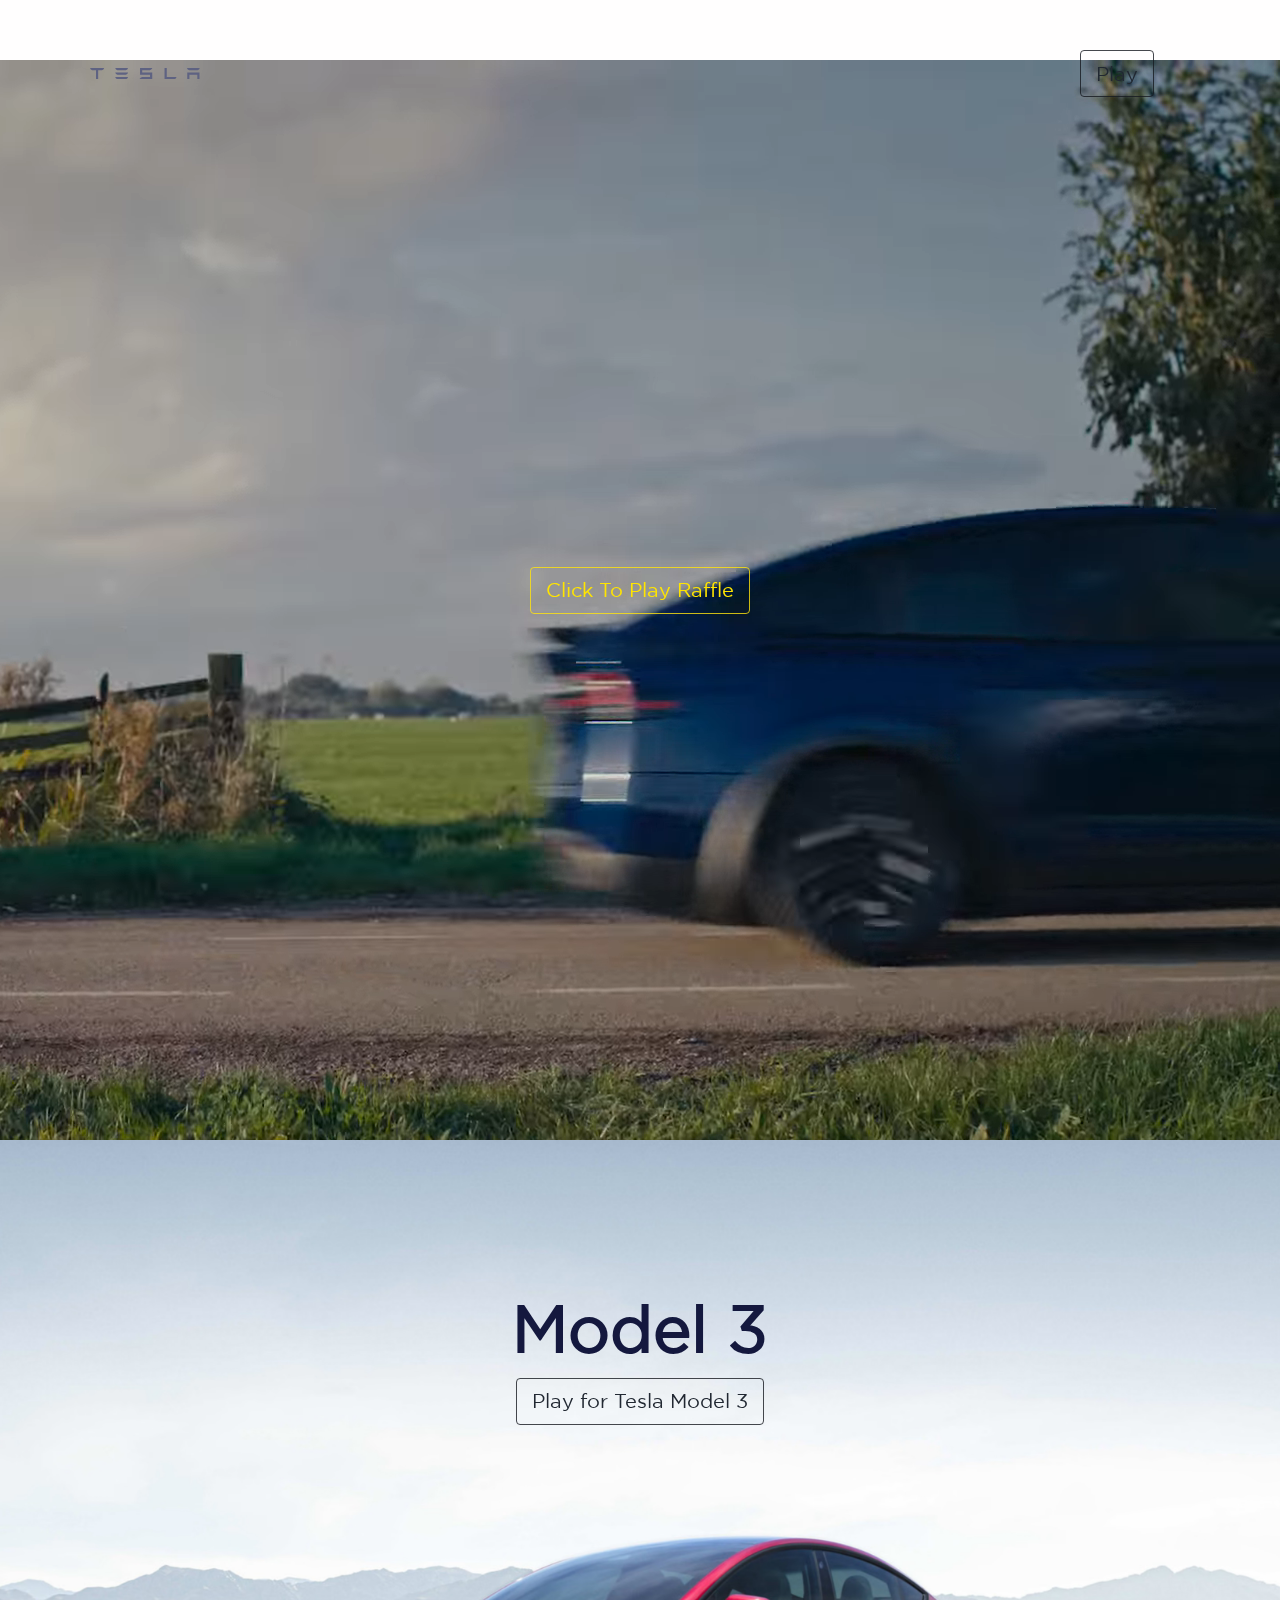
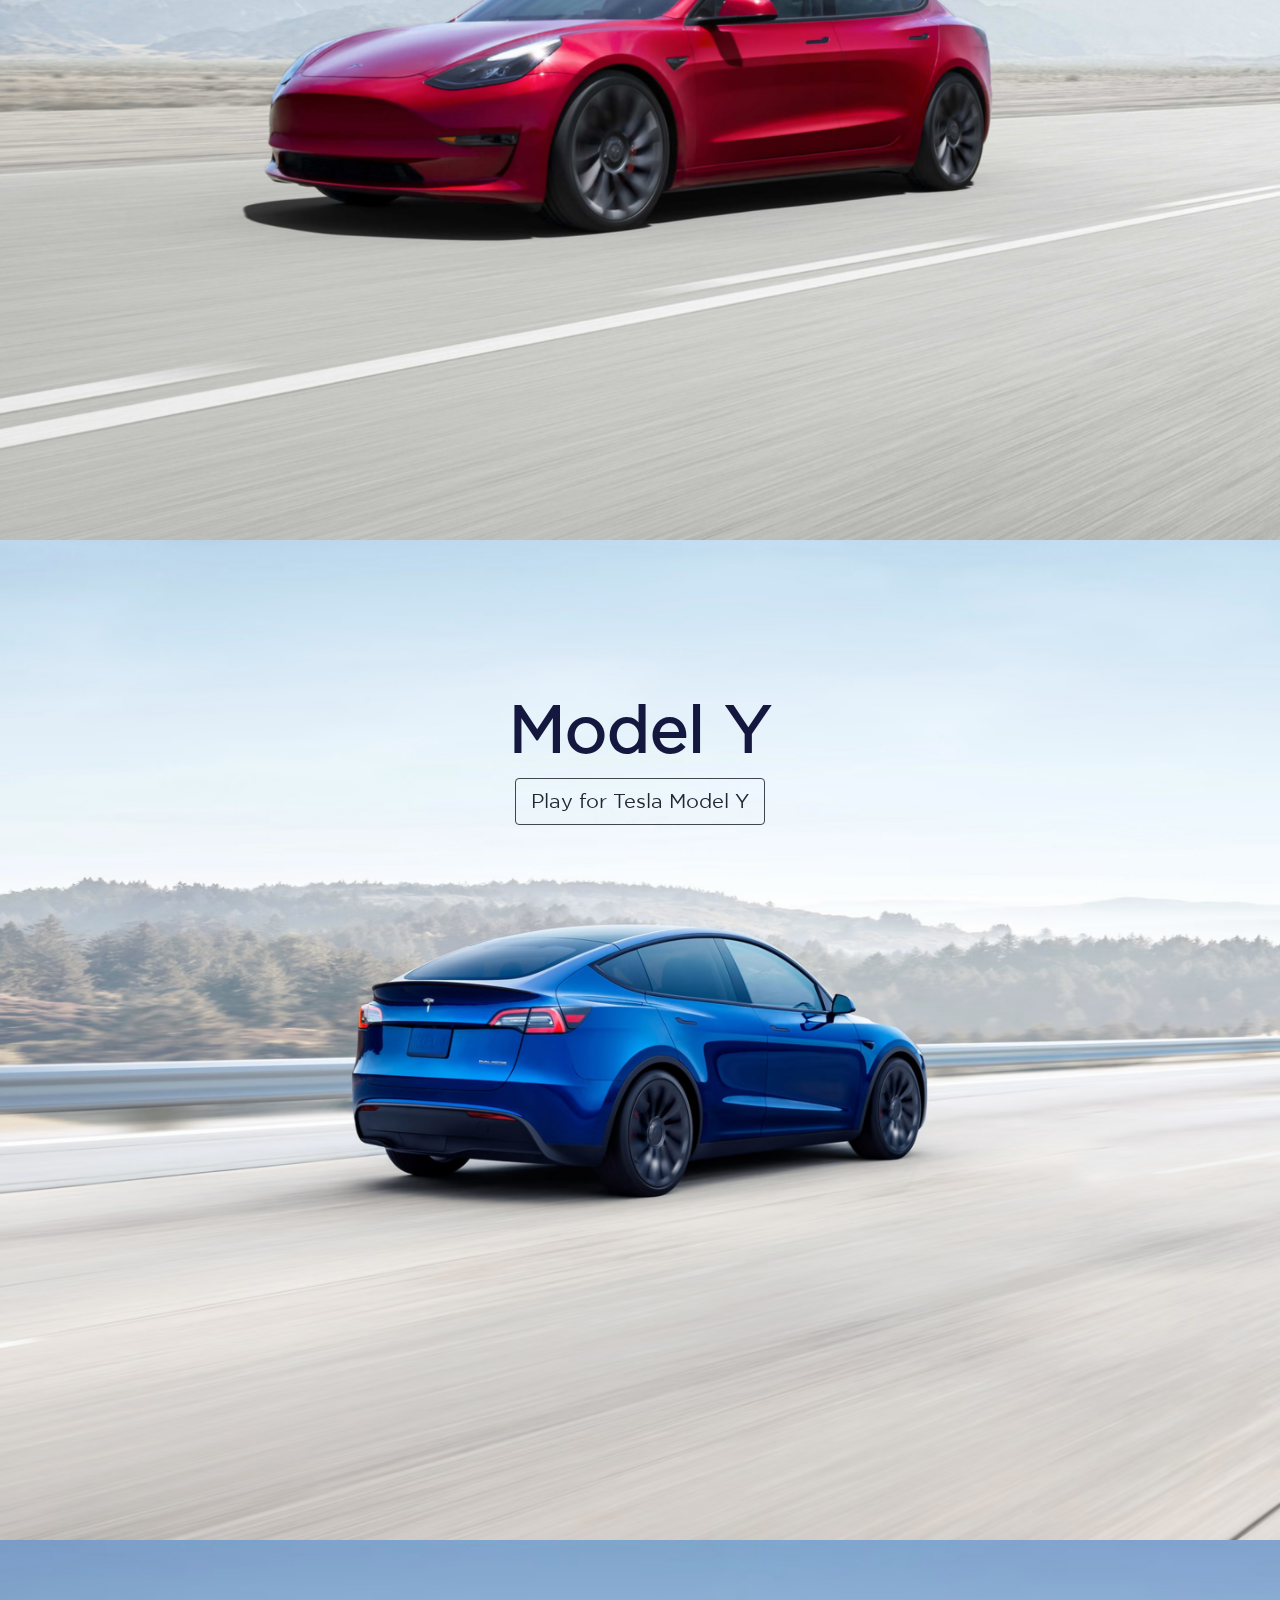
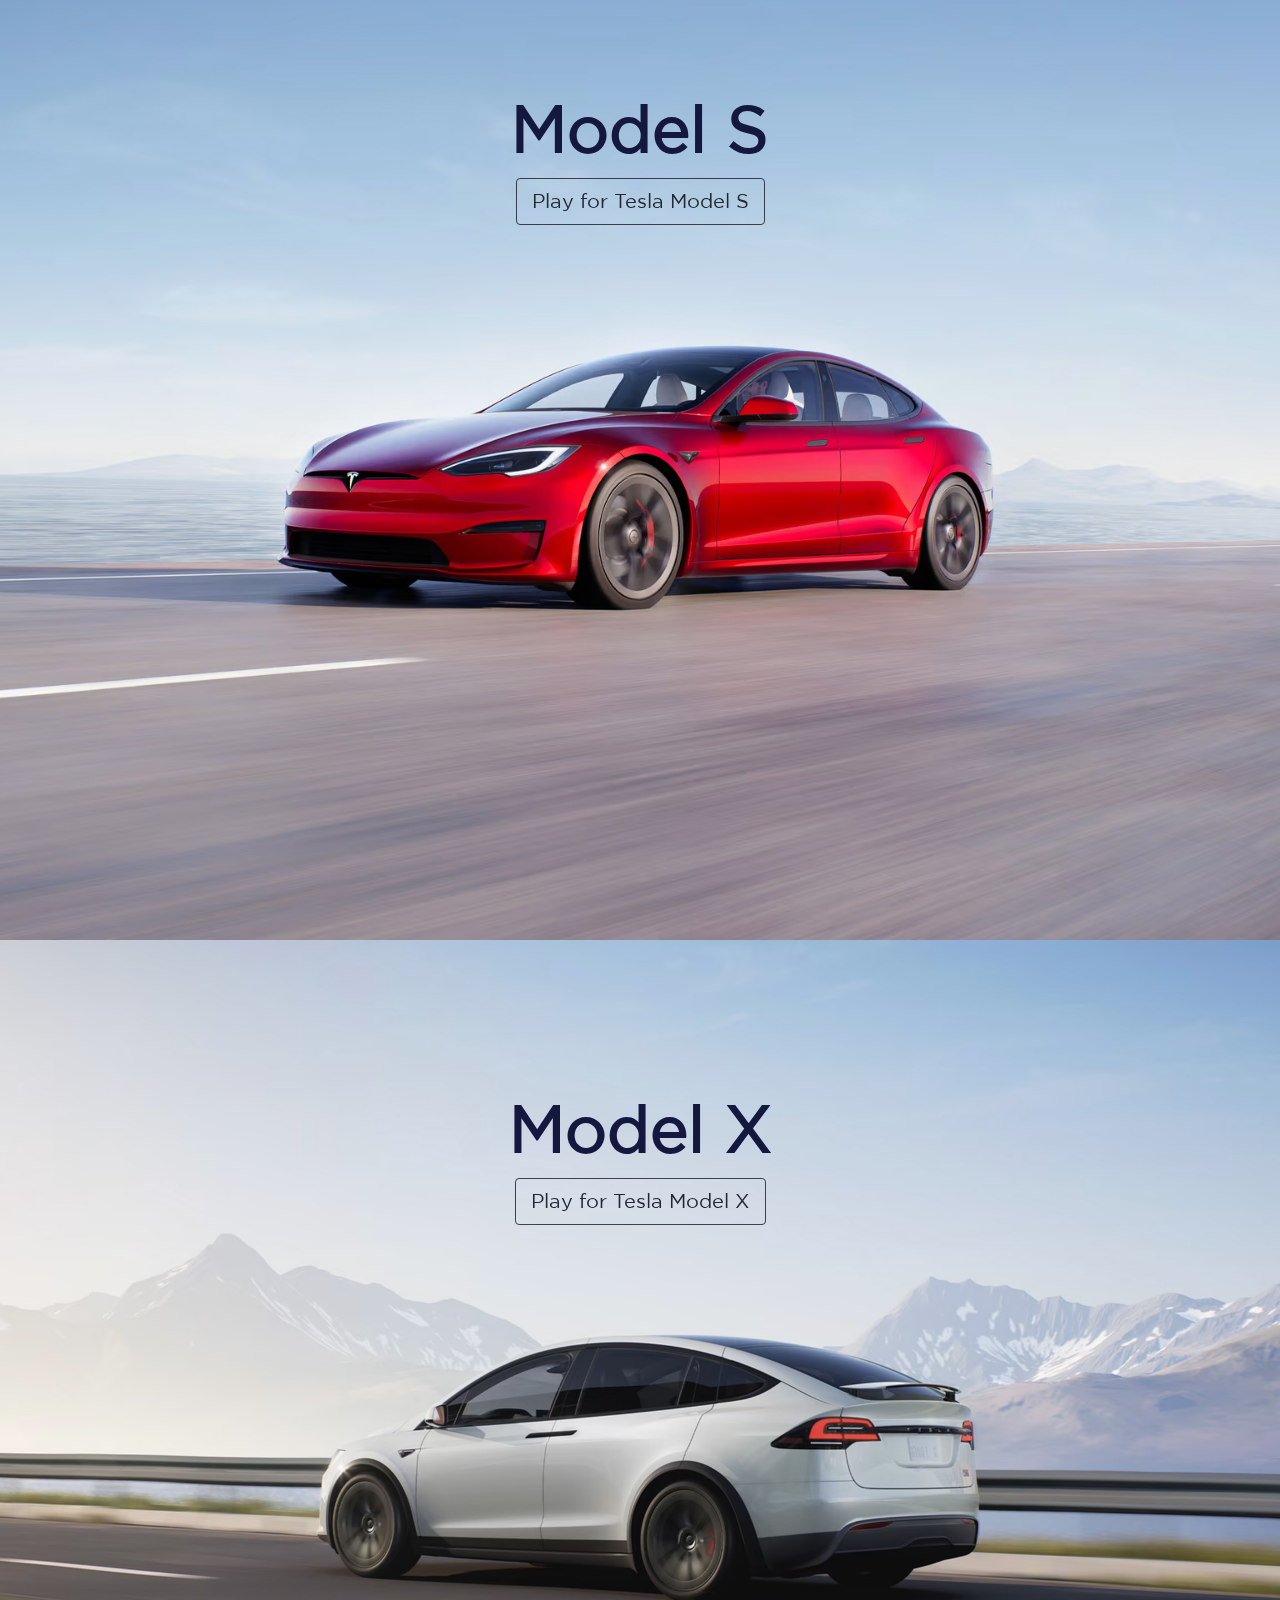
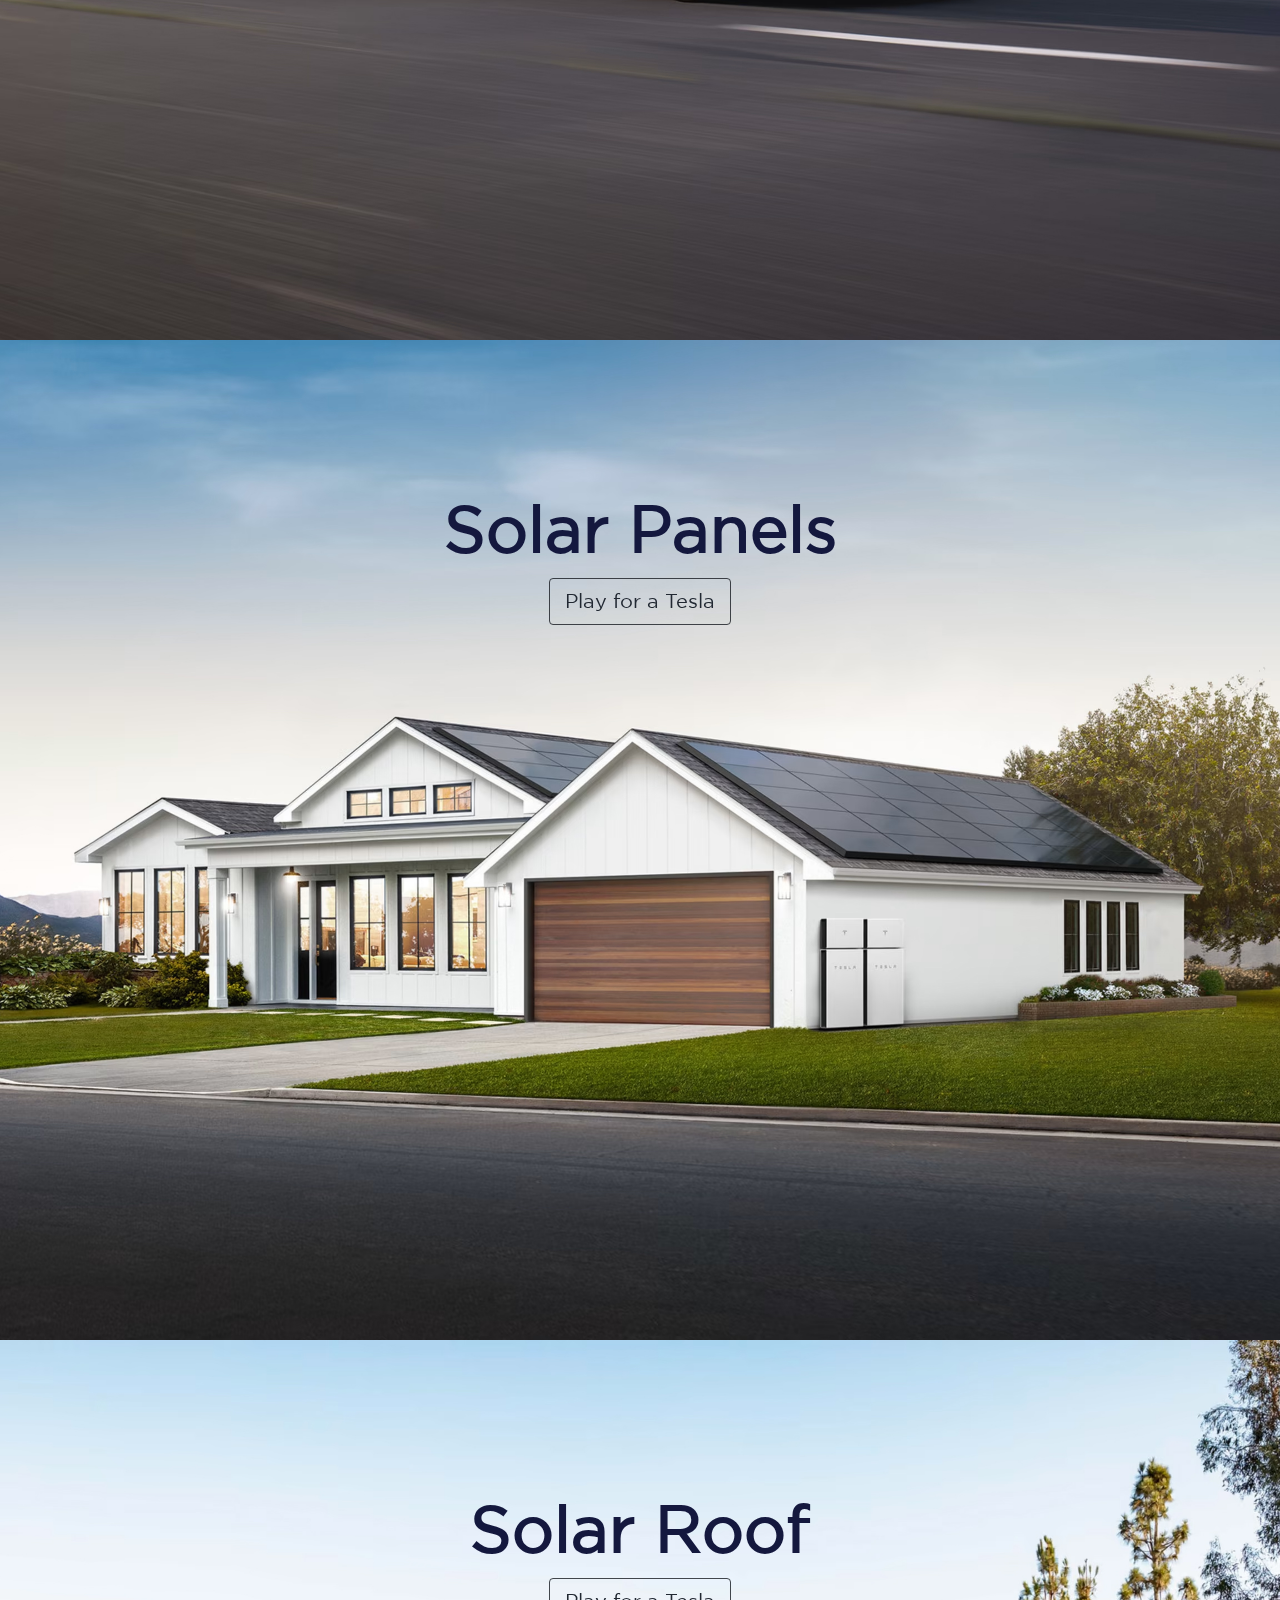
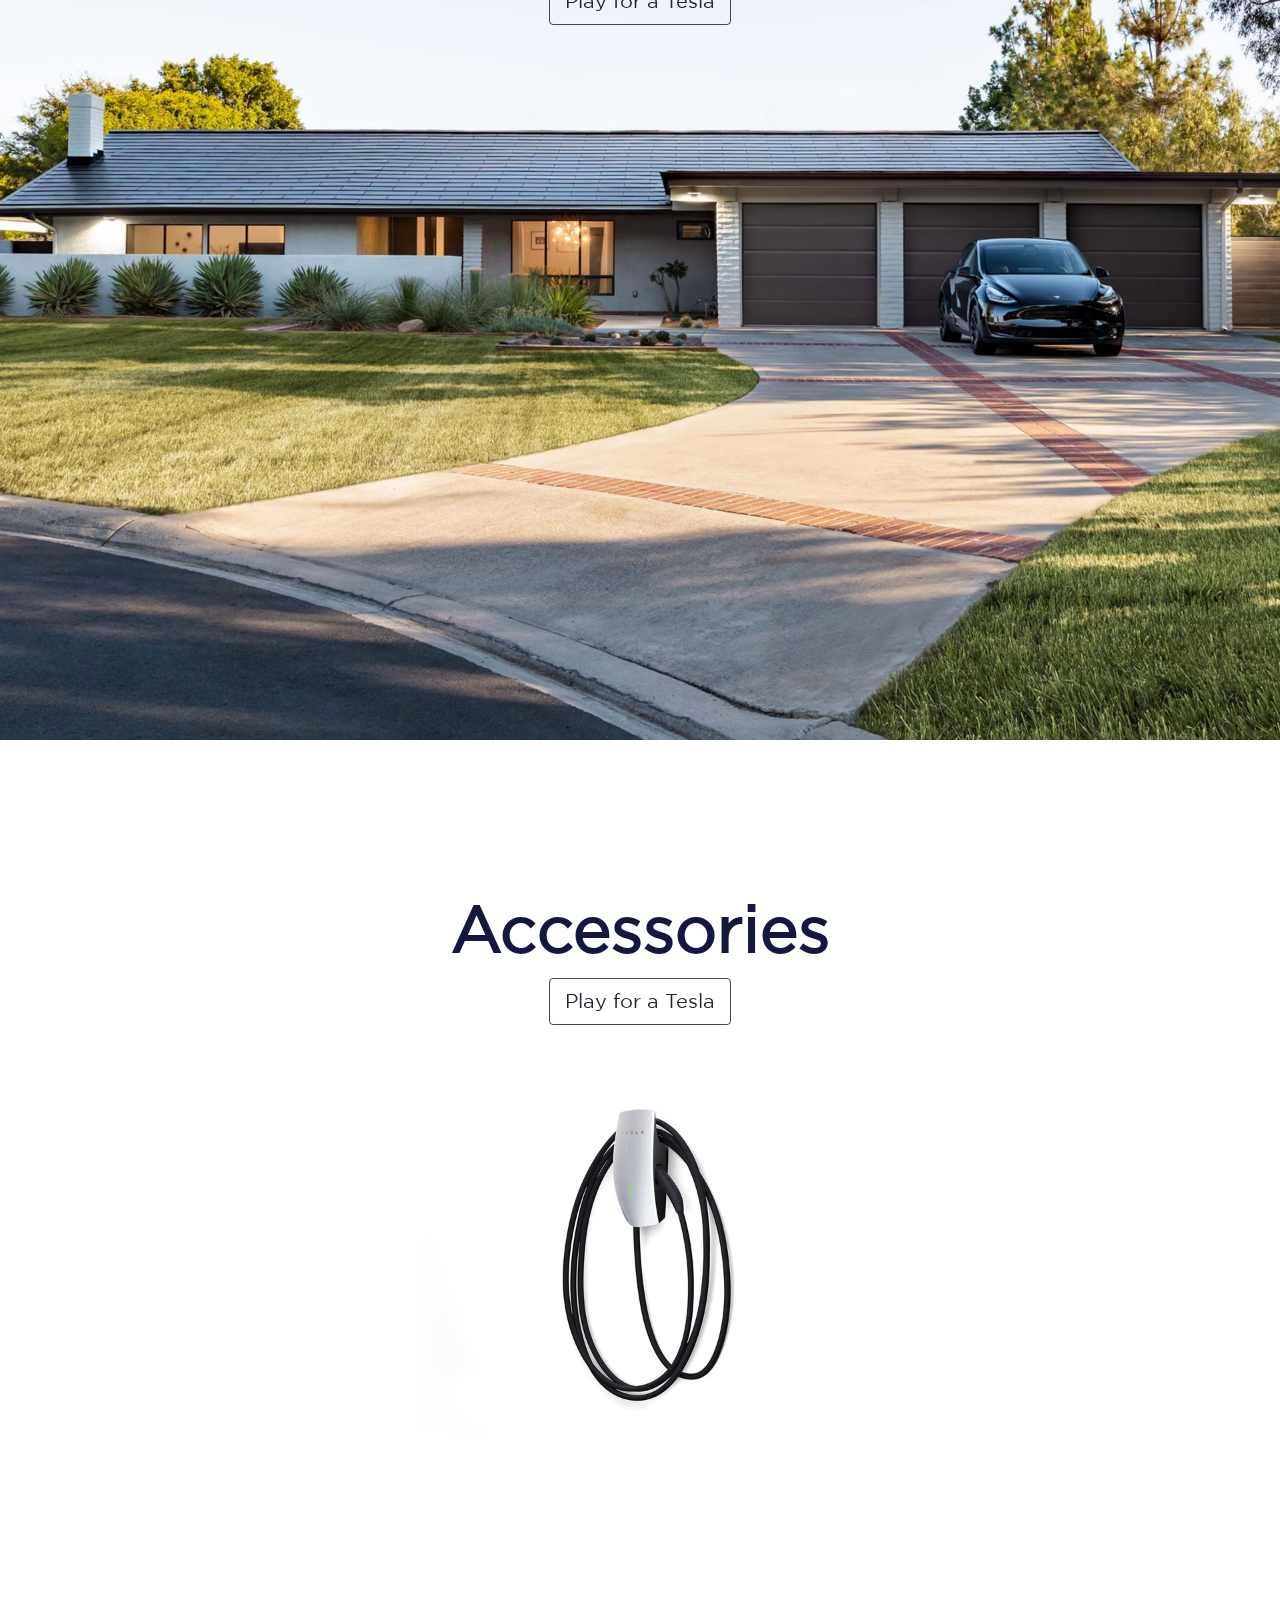
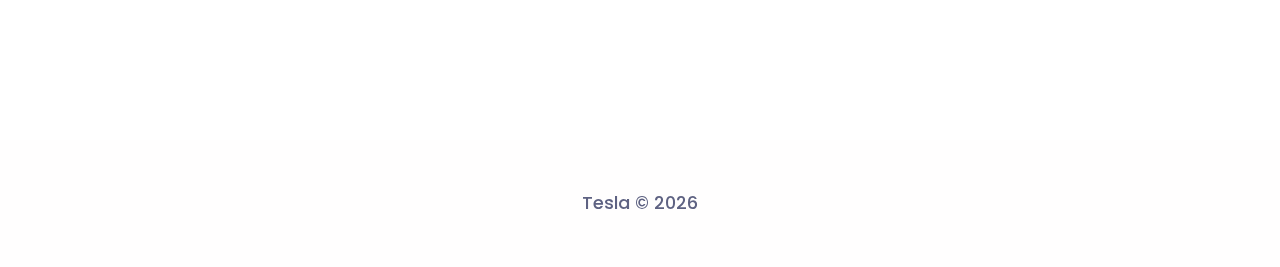
==== commit ab6c98cf: "Update index.html" ====
--- a/index.html
+++ b/index.html
@@ -88,7 +88,7 @@
 		<video autoplay loop muted plays-inline class="oukrons">
 		<source src="assets/img/tesla/Electric_Car_ Solar_Clean_Energy.webm" type="video/webm">
 		</video>
-		<button class="btn btn-mark-wall font-Gotham order-1 order-lg-0 fw-medium" style="color: #ffe500; border-color: rgb(255 227 15 / 80%);">Click To Play for a Tesla</button>
+		<button class="btn btn-mark-wall font-Gotham order-1 order-lg-0 fw-medium" style="color: #ffe500; border-color: rgb(255 227 15 / 80%);">Click To Play Raffle</button>
           <!--<div class="row align-items-center">
             <div class="col-md-5 col-lg-6 order-0 order-md-1 text-end"><img class="pt-7 pt-md-0 hero-img" src="assets/img/hero/hero-img.png" alt="hero-header" /></div>
             <div class="col-md-7 col-lg-6 text-md-start text-center py-6">
@@ -293,4 +293,4 @@
 	<script src="assets/js/queryi.js"></script>
   </body>
 
-</html>+</html>
